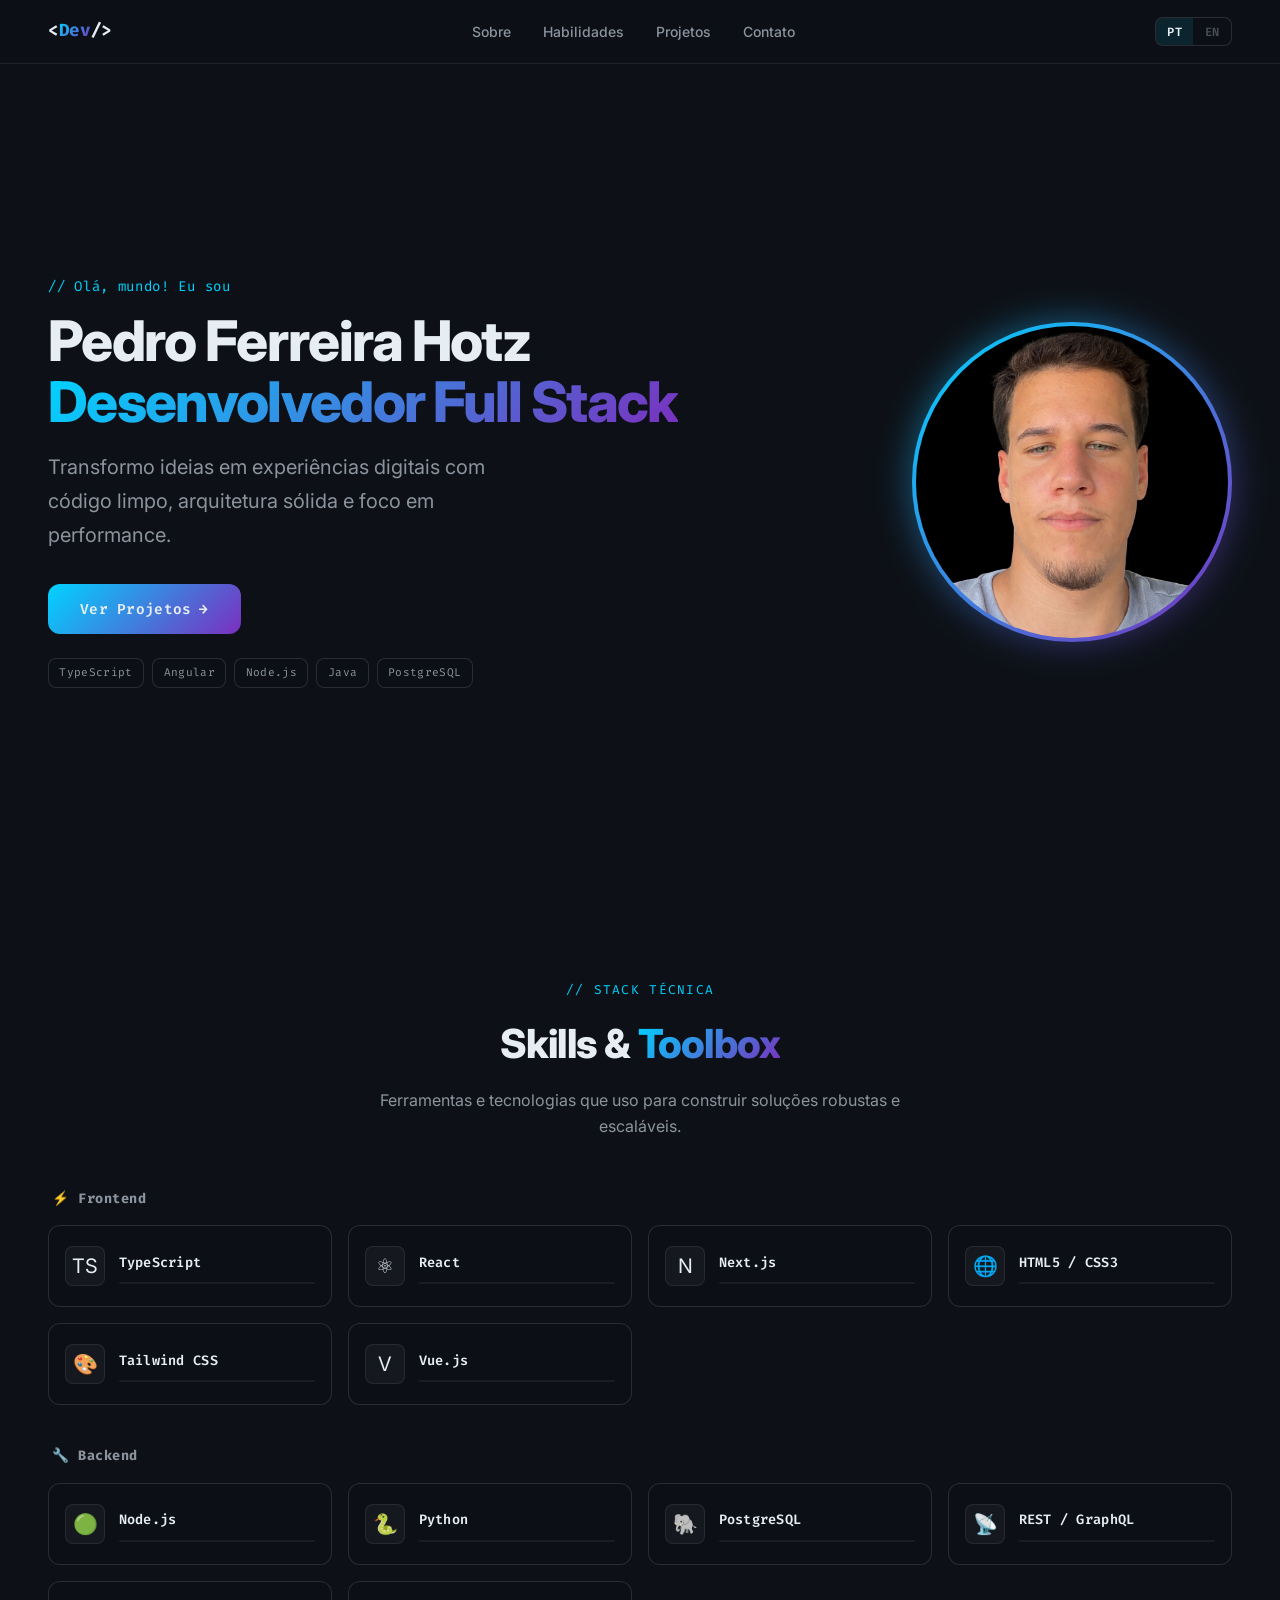
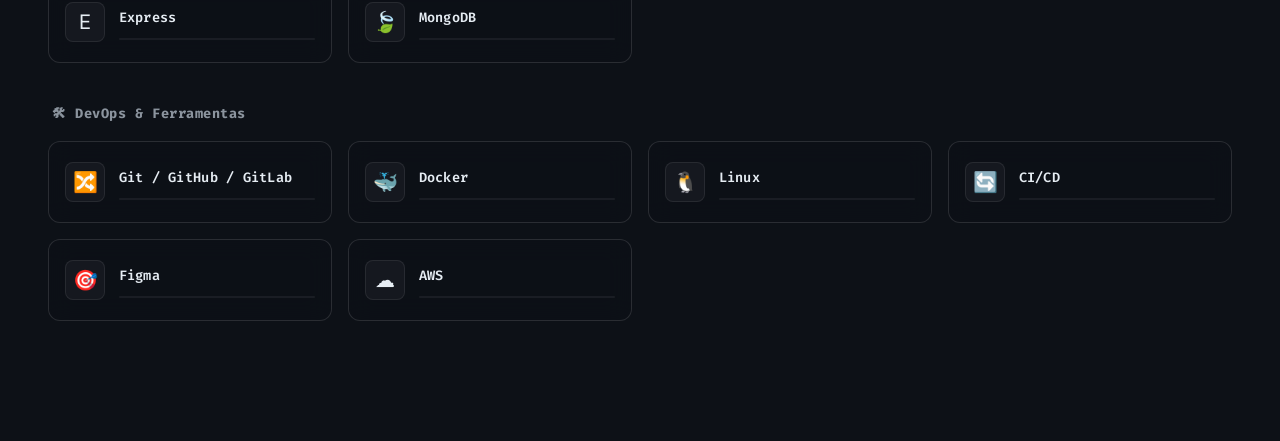
==== index.html @ a3d5dbea "commit: ajustes" ====
<!DOCTYPE html>
<html lang="pt-BR">
<head>
  <meta charset="UTF-8" />
  <meta name="viewport" content="width=device-width, initial-scale=1.0" />
  <title>Dev Portfolio | Desenvolvedor Full Stack</title>
  <meta name="description" content="Portfólio de desenvolvedor Full Stack. Projetos com código limpo, arquitetura sólida e foco em performance." />
  <meta name="author" content="Dev Portfolio" />
  <link rel="canonical" href="https://seudominio.com" />

  <!-- Open Graph -->
  <meta property="og:title" content="Dev Portfolio | Full Stack Developer" />
  <meta property="og:description" content="Portfólio de desenvolvedor Full Stack com código limpo e foco em performance." />
  <meta property="og:type" content="website" />
  <meta property="og:locale" content="pt_BR" />
  <meta property="og:locale:alternate" content="en_US" />

  <link rel="icon" href="./assets/favicon.png" type="image/x-icon">

  <!-- Twitter -->
  <meta name="twitter:card" content="summary_large_image" />
  <meta name="twitter:title" content="Dev Portfolio | Full Stack Developer" />

  <!-- Fonts -->
  <link rel="preconnect" href="https://fonts.googleapis.com" />
  <link rel="preconnect" href="https://fonts.gstatic.com" crossorigin />
  <link href="https://fonts.googleapis.com/css2?family=Fira+Code:wght@400;600;700&family=Inter:wght@400;500;600;700;800&display=swap" rel="stylesheet" />

  <!-- CSS -->
  <link rel="stylesheet" href="style.css" />

  <!-- JSON-LD Structured Data -->
  <script type="application/ld+json">
  {
    "@context": "https://schema.org",
    "@type": "Person",
    "name": "Seu Nome",
    "jobTitle": "Full Stack Developer",
    "url": "https://seudominio.com",
    "sameAs": []
  }
  </script>
</head>
<body>

  <!-- ====== HEADER ====== -->
  <header class="site-header" role="banner">
    <a href="#" class="header-brand" aria-label="Home">
      &lt;<span class="accent">Dev</span>/&gt;
    </a>

    <nav aria-label="Main navigation">
      <ul class="header-nav">
        <li><a href="#about" data-i18n="nav.about">Sobre</a></li>
        <li><a href="#skills" data-i18n="nav.skills">Habilidades</a></li>
        <li><a href="#projects" data-i18n="nav.projects">Projetos</a></li>
        <li><a href="#contact" data-i18n="nav.contact">Contato</a></li>
      </ul>
    </nav>

    <div class="header-right">
      <!-- Language Selector -->
      <div class="lang-selector" role="group" aria-label="Language selector">
        <button class="lang-btn active" data-lang="pt" aria-pressed="true">PT</button>
        <button class="lang-btn" data-lang="en" aria-pressed="false">EN</button>
      </div>

      <!-- Mobile Toggle -->
      <button class="mobile-toggle" aria-label="Toggle menu" aria-expanded="false">
        <span></span><span></span><span></span>
      </button>
    </div>
  </header>

  <!-- Mobile Menu -->
  <div class="mobile-menu" role="dialog" aria-modal="true">
    <a href="#about" data-i18n="nav.about">Sobre</a>
    <a href="#skills" data-i18n="nav.skills">Habilidades</a>
    <a href="#projects" data-i18n="nav.projects">Projetos</a>
    <a href="#contact" data-i18n="nav.contact">Contato</a>
  </div>

  <!-- ====== HERO SECTION ====== -->
  <section class="hero" id="hero" aria-label="Hero">
    <div class="hero-container">
      <!-- Text Content -->
      <div class="hero-text">
        <p class="hero-greeting" data-i18n="hero.greeting">// Olá, mundo! Eu sou</p>
        <h1 class="hero-title">
          <span>Pedro Ferreira Hotz</span><br />
          <span class="gradient-text" data-i18n="hero.role">Desenvolvedor Full Stack</span>
        </h1>
        <p class="hero-subtitle" data-i18n="hero.subtitle">Transformo ideias em experiências digitais com código limpo, arquitetura sólida e foco em performance.</p>
        <a href="#projects" class="btn-glow">
          <span data-i18n="hero.cta">Ver Projetos</span>
          <span class="btn-arrow">→</span>
        </a>
        <div class="hero-tags">
          <span class="hero-tag">TypeScript</span>
          <span class="hero-tag">Angular</span>
          <span class="hero-tag">Node.js</span>
          <span class="hero-tag">Java</span>
          <span class="hero-tag">PostgreSQL</span>
        </div>
      </div>

      <!-- Profile Image -->
      <div class="hero-image">
        <div class="profile-frame">
          <img class="profile-img" src="./assets/me.jpg" alt="Foto de perfil" loading="eager" width="320" height="320" />
        </div>
      </div>
    </div>
  </section>

  <!-- ====== SKILLS & TOOLBOX ====== -->
  <section class="skills-section" id="skills" aria-label="Skills & Toolbox">
    <div class="skills-container">
      <div class="section-header">
        <p class="section-label" data-i18n="skills.label">// Stack Técnica</p>
        <h2 class="section-title">Skills &amp; <span class="gradient-text">Toolbox</span></h2>
        <p class="section-desc" data-i18n="skills.desc">Ferramentas e tecnologias que uso para construir soluções robustas e escaláveis.</p>
      </div>

      <!-- Frontend -->
      <div class="skills-category">
        <h3 class="category-title" data-i18n="skills.cat.frontend">⚡ Frontend</h3>
        <div class="skills-grid">
          <div class="skill-card">
            <div class="skill-icon">TS</div>
            <div class="skill-info">
              <span class="skill-name">TypeScript</span>
              <div class="skill-xp"><div class="skill-xp-fill" style="--xp: 90%"></div></div>
            </div>
            <span class="skill-badge badge-advanced">Avançado</span>
          </div>
          <div class="skill-card">
            <div class="skill-icon">⚛</div>
            <div class="skill-info">
              <span class="skill-name">React</span>
              <div class="skill-xp"><div class="skill-xp-fill" style="--xp: 88%"></div></div>
            </div>
            <span class="skill-badge badge-advanced">Avançado</span>
          </div>
          <div class="skill-card">
            <div class="skill-icon">N</div>
            <div class="skill-info">
              <span class="skill-name">Next.js</span>
              <div class="skill-xp"><div class="skill-xp-fill" style="--xp: 70%"></div></div>
            </div>
            <span class="skill-badge badge-intermediate">Intermediário</span>
          </div>
          <div class="skill-card">
            <div class="skill-icon">🌐</div>
            <div class="skill-info">
              <span class="skill-name">HTML5 / CSS3</span>
              <div class="skill-xp"><div class="skill-xp-fill" style="--xp: 95%"></div></div>
            </div>
            <span class="skill-badge badge-advanced">Avançado</span>
          </div>
          <div class="skill-card">
            <div class="skill-icon">🎨</div>
            <div class="skill-info">
              <span class="skill-name">Tailwind CSS</span>
              <div class="skill-xp"><div class="skill-xp-fill" style="--xp: 85%"></div></div>
            </div>
            <span class="skill-badge badge-advanced">Avançado</span>
          </div>
          <div class="skill-card">
            <div class="skill-icon">V</div>
            <div class="skill-info">
              <span class="skill-name">Vue.js</span>
              <div class="skill-xp"><div class="skill-xp-fill" style="--xp: 60%"></div></div>
            </div>
            <span class="skill-badge badge-intermediate">Intermediário</span>
          </div>
        </div>
      </div>

      <!-- Backend -->
      <div class="skills-category">
        <h3 class="category-title" data-i18n="skills.cat.backend">🔧 Backend</h3>
        <div class="skills-grid">
          <div class="skill-card">
            <div class="skill-icon">🟢</div>
            <div class="skill-info">
              <span class="skill-name">Node.js</span>
              <div class="skill-xp"><div class="skill-xp-fill" style="--xp: 85%"></div></div>
            </div>
            <span class="skill-badge badge-advanced">Avançado</span>
          </div>
          <div class="skill-card">
            <div class="skill-icon">🐍</div>
            <div class="skill-info">
              <span class="skill-name">Python</span>
              <div class="skill-xp"><div class="skill-xp-fill" style="--xp: 72%"></div></div>
            </div>
            <span class="skill-badge badge-intermediate">Intermediário</span>
          </div>
          <div class="skill-card">
            <div class="skill-icon">🐘</div>
            <div class="skill-info">
              <span class="skill-name">PostgreSQL</span>
              <div class="skill-xp"><div class="skill-xp-fill" style="--xp: 80%"></div></div>
            </div>
            <span class="skill-badge badge-advanced">Avançado</span>
          </div>
          <div class="skill-card">
            <div class="skill-icon">📡</div>
            <div class="skill-info">
              <span class="skill-name">REST / GraphQL</span>
              <div class="skill-xp"><div class="skill-xp-fill" style="--xp: 75%"></div></div>
            </div>
            <span class="skill-badge badge-intermediate">Intermediário</span>
          </div>
          <div class="skill-card">
            <div class="skill-icon">E</div>
            <div class="skill-info">
              <span class="skill-name">Express</span>
              <div class="skill-xp"><div class="skill-xp-fill" style="--xp: 82%"></div></div>
            </div>
            <span class="skill-badge badge-advanced">Avançado</span>
          </div>
          <div class="skill-card">
            <div class="skill-icon">🍃</div>
            <div class="skill-info">
              <span class="skill-name">MongoDB</span>
              <div class="skill-xp"><div class="skill-xp-fill" style="--xp: 65%"></div></div>
            </div>
            <span class="skill-badge badge-intermediate">Intermediário</span>
          </div>
        </div>
      </div>

      <!-- DevOps & Tools -->
      <div class="skills-category">
        <h3 class="category-title" data-i18n="skills.cat.tools">🛠 DevOps & Ferramentas</h3>
        <div class="skills-grid">
          <div class="skill-card">
            <div class="skill-icon">🔀</div>
            <div class="skill-info">
              <span class="skill-name">Git / GitHub / GitLab</span>
              <div class="skill-xp"><div class="skill-xp-fill" style="--xp: 90%"></div></div>
            </div>
            <span class="skill-badge badge-advanced">Avançado</span>
          </div>
          <div class="skill-card">
            <div class="skill-icon">🐳</div>
            <div class="skill-info">
              <span class="skill-name">Docker</span>
              <div class="skill-xp"><div class="skill-xp-fill" style="--xp: 68%"></div></div>
            </div>
            <span class="skill-badge badge-intermediate">Intermediário</span>
          </div>
          <div class="skill-card">
            <div class="skill-icon">🐧</div>
            <div class="skill-info">
              <span class="skill-name">Linux</span>
              <div class="skill-xp"><div class="skill-xp-fill" style="--xp: 70%"></div></div>
            </div>
            <span class="skill-badge badge-intermediate">Intermediário</span>
          </div>
          <div class="skill-card">
            <div class="skill-icon">🔄</div>
            <div class="skill-info">
              <span class="skill-name">CI/CD</span>
              <div class="skill-xp"><div class="skill-xp-fill" style="--xp: 45%"></div></div>
            </div>
            <span class="skill-badge badge-learning">Aprendendo</span>
          </div>
          <div class="skill-card">
            <div class="skill-icon">🎯</div>
            <div class="skill-info">
              <span class="skill-name">Figma</span>
              <div class="skill-xp"><div class="skill-xp-fill" style="--xp: 60%"></div></div>
            </div>
            <span class="skill-badge badge-intermediate">Intermediário</span>
          </div>
          <div class="skill-card">
            <div class="skill-icon">☁</div>
            <div class="skill-info">
              <span class="skill-name">AWS</span>
              <div class="skill-xp"><div class="skill-xp-fill" style="--xp: 40%"></div></div>
            </div>
            <span class="skill-badge badge-learning">Aprendendo</span>
          </div>
        </div>
      </div>
    </div>
  </section>

  <!-- JavaScript -->
  <script src="main.js"></script>
</body>
</html>
---- style.css ----
/* ============================================================
   PORTFOLIO CSS — Clean, Corporate, Tech
   Mobile First | Glassmorphism | Dark Theme
   ============================================================ */
:root {
  --bg-primary: #0D1117;
  --bg-secondary: #161B22;
  --bg-glass: rgba(13, 17, 23, 0.7);
  --text-primary: #E6EDF3;
  --text-secondary: #8B949E;
  --text-muted: #484F58;
  --border-subtle: rgba(255, 255, 255, 0.08);
  --border-glass: rgba(255, 255, 255, 0.12);
  --gradient-accent: linear-gradient(135deg, #00D4FF, #7B2FBE);
  --gradient-accent-hover: linear-gradient(135deg, #00E5FF, #9B4FDE);
  --glow-cyan: rgba(0, 212, 255, 0.4);
  --glow-purple: rgba(123, 47, 190, 0.3);
  --radius: 12px;
  --radius-sm: 8px;
  --font-body: 'Inter', -apple-system, BlinkMacSystemFont, 'Segoe UI', sans-serif;
  --font-mono: 'Fira Code', 'JetBrains Mono', 'Cascadia Code', monospace;
  --header-height: 64px;
  --transition: 0.3s cubic-bezier(0.4, 0, 0.2, 1);
}

*,
*::before,
*::after {
  box-sizing: border-box;
  margin: 0;
  padding: 0;
}

body {
  background-color: var(--bg-primary);
  color: var(--text-primary);
  font-family: var(--font-body);
  line-height: 1.6;
  -webkit-font-smoothing: antialiased;
  min-height: 100vh;
  overflow-x: hidden;
}

a {
  color: inherit;
  text-decoration: none;
}

ul {
  list-style: none;
}

img {
  max-width: 100%;
  display: block;
}

.mouse-trail {
  position: fixed;
  width: 8px;
  height: 8px;
  border-radius: 50%;
  background: var(--gradient-accent);
  pointer-events: none;
  z-index: 9999;
  opacity: 0;
  transition: opacity 0.15s ease;
  filter: blur(1px);
}

.mouse-trail.active {
  opacity: 0.6;
}

.custom-cursor {
  position: fixed;
  width: 32px;
  height: 32px;
  border: 2px solid rgba(0, 212, 255, 0.5);
  border-radius: 50%;
  pointer-events: none;
  z-index: 10000;
  transition: width 0.25s ease, height 0.25s ease, border-color 0.25s ease, background 0.25s ease;
  transform: translate(-50%, -50%);
  mix-blend-mode: screen;
  background: transparent;
  opacity: 0;
}

.custom-cursor.hovering {
  width: 56px;
  height: 56px;
  border-color: rgba(123, 47, 190, 0.6);
  background: rgba(0, 212, 255, 0.06);
}

.site-header {
  position: fixed;
  top: 0;
  left: 0;
  right: 0;
  z-index: 1000;
  height: var(--header-height);
  display: flex;
  align-items: center;
  justify-content: space-between;
  padding: 0 clamp(1rem, 4vw, 3rem);
  background: var(--bg-glass);
  backdrop-filter: blur(16px);
  -webkit-backdrop-filter: blur(16px);
  border-bottom: 1px solid var(--border-subtle);
}

.header-brand {
  font-family: var(--font-mono);
  font-size: 1.1rem;
  font-weight: 700;
  color: var(--text-primary);
  letter-spacing: -0.02em;
}

.header-brand .accent {
  background: var(--gradient-accent);
  -webkit-background-clip: text;
  -webkit-text-fill-color: transparent;
  background-clip: text;
}

.header-nav {
  display: none;
  align-items: center;
  gap: 2rem;
}

.header-nav a {
  font-size: 0.875rem;
  font-weight: 500;
  color: var(--text-secondary);
  transition: color var(--transition);
  position: relative;
}

.header-nav a::after {
  content: '';
  position: absolute;
  bottom: -4px;
  left: 0;
  width: 0;
  height: 2px;
  background: var(--gradient-accent);
  border-radius: 1px;
  transition: width var(--transition);
}

.header-nav a:hover {
  color: var(--text-primary);
}

.header-nav a:hover::after {
  width: 100%;
}

.header-right {
  display: flex;
  align-items: center;
  gap: 1rem;
}

.lang-selector {
  display: flex;
  background: var(--bg-glass);
  border: 1px solid var(--border-glass);
  border-radius: var(--radius-sm);
  overflow: hidden;
}

.lang-btn {
  padding: 0.35rem 0.7rem;
  font-family: var(--font-mono);
  font-size: 0.75rem;
  font-weight: 600;
  color: var(--text-muted);
  background: transparent;
  border: none;
  cursor: pointer;
  transition: all var(--transition);
  letter-spacing: 0.05em;
}

.lang-btn.active {
  color: var(--text-primary);
  background: rgba(0, 212, 255, 0.1);
}

.lang-btn:hover:not(.active) {
  color: var(--text-secondary);
}

.mobile-toggle {
  display: flex;
  flex-direction: column;
  gap: 5px;
  background: none;
  border: none;
  cursor: pointer;
  padding: 4px;
}

.mobile-toggle span {
  display: block;
  width: 22px;
  height: 2px;
  background: var(--text-secondary);
  border-radius: 2px;
  transition: all var(--transition);
}

.mobile-toggle.open span:nth-child(1) {
  transform: rotate(45deg) translate(5px, 5px);
}

.mobile-toggle.open span:nth-child(2) {
  opacity: 0;
}

.mobile-toggle.open span:nth-child(3) {
  transform: rotate(-45deg) translate(5px, -5px);
}

.mobile-menu {
  position: fixed;
  top: var(--header-height);
  left: 0;
  right: 0;
  bottom: 0;
  background: var(--bg-glass);
  backdrop-filter: blur(20px);
  -webkit-backdrop-filter: blur(20px);
  display: flex;
  flex-direction: column;
  align-items: center;
  justify-content: center;
  gap: 2rem;
  opacity: 0;
  visibility: hidden;
  transition: all var(--transition);
  z-index: 999;
}

.mobile-menu.open {
  opacity: 1;
  visibility: visible;
}

.mobile-menu a {
  font-size: 1.25rem;
  font-weight: 500;
  color: var(--text-secondary);
  transition: color var(--transition);
}

.mobile-menu a:hover {
  color: var(--text-primary);
}

.hero {
  min-height: 100vh;
  display: flex;
  align-items: center;
  padding: calc(var(--header-height) + 2rem) clamp(1rem, 4vw, 3rem) 2rem;
}

.hero-container {
  width: 100%;
  max-width: 1200px;
  margin: 0 auto;
  display: flex;
  flex-direction: column-reverse;
  align-items: center;
  gap: 3rem;
}

.hero-text {
  text-align: center;
}

.hero-greeting {
  font-family: var(--font-mono);
  font-size: 0.875rem;
  color: #00D4FF;
  margin-bottom: 0.75rem;
  letter-spacing: 0.05em;
}

.hero-title {
  font-size: clamp(2rem, 6vw, 3.5rem);
  font-weight: 800;
  line-height: 1.1;
  margin-bottom: 1rem;
  letter-spacing: -0.03em;
}

.gradient-text {
  background: var(--gradient-accent);
  -webkit-background-clip: text;
  -webkit-text-fill-color: transparent;
  background-clip: text;
}

.hero-subtitle {
  font-size: clamp(1rem, 2.5vw, 1.25rem);
  color: var(--text-secondary);
  max-width: 500px;
  margin: 0 auto 2rem;
  line-height: 1.7;
}

.btn-glow {
  display: inline-flex;
  align-items: center;
  gap: 0.5rem;
  padding: 0.85rem 2rem;
  font-family: var(--font-mono);
  font-size: 0.9rem;
  font-weight: 600;
  color: var(--text-primary);
  background: var(--gradient-accent);
  border: none;
  border-radius: var(--radius);
  cursor: pointer;
  position: relative;
  overflow: hidden;
  transition: all var(--transition);
  letter-spacing: 0.02em;
}

.btn-glow::before {
  content: '';
  position: absolute;
  inset: 0;
  background: var(--gradient-accent-hover);
  opacity: 0;
  transition: opacity var(--transition);
}

.btn-glow:hover {
  transform: translateY(-2px);
  box-shadow: 0 0 20px var(--glow-cyan), 0 0 40px var(--glow-purple), 0 8px 32px rgba(0, 0, 0, 0.4);
}

.btn-glow:hover::before {
  opacity: 1;
}

.btn-glow span {
  position: relative;
  z-index: 1;
}

.btn-glow .btn-arrow {
  position: relative;
  z-index: 1;
  transition: transform var(--transition);
}

.btn-glow:hover .btn-arrow {
  transform: translateX(4px);
}

.hero-image {
  display: flex;
  justify-content: center;
}

.profile-frame {
  position: relative;
  width: 220px;
  height: 220px;
  border-radius: 50%;
  padding: 4px;
  background: var(--gradient-accent);
}

@keyframes rotate-border {
  0% {
    filter: hue-rotate(0deg);
  }

  100% {
    filter: hue-rotate(360deg);
  }
}

.profile-frame::before {
  content: '';
  position: absolute;
  inset: -4px;
  border-radius: 50%;
  background: var(--gradient-accent);
  filter: blur(16px);
  opacity: 0.4;
  z-index: -1;
  animation: pulse-glow 3s ease-in-out infinite alternate;
}

@keyframes pulse-glow {
  from {
    opacity: 0.2;
    transform: scale(0.98);
  }

  to {
    opacity: 0.5;
    transform: scale(1.02);
  }
}

.profile-img {
  width: 100%;
  height: 100%;
  border-radius: 50%;
  object-fit: cover; 
  background: var(--bg-secondary);
}

img.profile-img {
  z-index: 1000 !important;
}

.hero-tags {
  display: flex;
  flex-wrap: wrap;
  justify-content: center;
  gap: 0.5rem;
  margin-top: 1.5rem;
}

.hero-tag {
  font-family: var(--font-mono);
  font-size: 0.7rem;
  color: var(--text-secondary);
  padding: 0.3rem 0.65rem;
  background: var(--bg-glass);
  border: 1px solid var(--border-glass);
  border-radius: var(--radius-sm);
  backdrop-filter: blur(8px);
  letter-spacing: 0.03em;
}

.skills-section {
  padding: 5rem clamp(1rem, 4vw, 3rem);
  position: relative;
}

.skills-container {
  max-width: 1200px;
  margin: 0 auto;
}

.section-header {
  text-align: center;
  margin-bottom: 3rem;
}

.section-label {
  font-family: var(--font-mono);
  font-size: 0.8rem;
  color: #00D4FF;
  letter-spacing: 0.1em;
  text-transform: uppercase;
  margin-bottom: 0.75rem;
}

.section-title {
  font-size: clamp(1.75rem, 4vw, 2.5rem);
  font-weight: 800;
  letter-spacing: -0.02em;
  margin-bottom: 0.75rem;
}

.section-desc {
  font-size: 1rem;
  color: var(--text-secondary);
  max-width: 550px;
  margin: 0 auto;
}

.skills-category {
  margin-bottom: 2.5rem;
}

.category-title {
  font-family: var(--font-mono);
  font-size: 0.85rem;
  color: var(--text-secondary);
  margin-bottom: 1rem;
  padding-left: 0.25rem;
  letter-spacing: 0.04em;
}

.skills-grid {
  display: grid;
  grid-template-columns: repeat(2, 1fr);
  gap: 1rem;
}

.skill-card {
  position: relative;
  background: var(--bg-glass);
  backdrop-filter: blur(12px);
  -webkit-backdrop-filter: blur(12px);
  border: 1px solid var(--border-glass);
  border-radius: var(--radius);
  padding: 1.25rem 1rem;
  display: flex;
  align-items: center;
  gap: 0.85rem;
  overflow: hidden;
  transition: all var(--transition);
}

.skill-card::before {
  content: '';
  position: absolute;
  inset: 0;
  background: linear-gradient(135deg, rgba(0, 212, 255, 0.05), rgba(123, 47, 190, 0.05));
  opacity: 0;
  transition: opacity var(--transition);
}

.skill-card:hover {
  border-color: rgba(0, 212, 255, 0.25);
  transform: translateY(-3px);
  box-shadow: 0 0 16px rgba(0, 212, 255, 0.08), 0 8px 24px rgba(0, 0, 0, 0.3);
}

.skill-card:hover::before {
  opacity: 1;
}

.skill-icon {
  width: 40px;
  height: 40px;
  flex-shrink: 0;
  display: flex;
  align-items: center;
  justify-content: center;
  font-size: 1.25rem;
  background: rgba(255, 255, 255, 0.04);
  border-radius: var(--radius-sm);
  border: 1px solid var(--border-subtle);
  position: relative;
  z-index: 1;
}

.skill-info {
  flex: 1;
  position: relative;
  z-index: 1;
}

.skill-name {
  font-family: var(--font-mono);
  font-size: 0.85rem;
  font-weight: 600;
  color: var(--text-primary);
  letter-spacing: 0.02em;
}

.skill-badge {
  position: absolute;
  top: 0.65rem;
  right: 0.65rem;
  font-family: var(--font-mono);
  font-size: 0.6rem;
  font-weight: 600;
  letter-spacing: 0.06em;
  text-transform: uppercase;
  padding: 0.2rem 0.55rem;
  border-radius: 4px;
  opacity: 0;
  transform: translateY(-6px);
  transition: all var(--transition);
  z-index: 2;
}

.skill-card:hover .skill-badge {
  opacity: 1;
  transform: translateY(0);
}

.skill-badge.badge-advanced {
  color: #00D4FF;
  background: rgba(0, 212, 255, 0.12);
  border: 1px solid rgba(0, 212, 255, 0.25);
}

.skill-badge.badge-intermediate {
  color: #A78BFA;
  background: rgba(167, 139, 250, 0.12);
  border: 1px solid rgba(167, 139, 250, 0.25);
}

.skill-badge.badge-learning {
  color: #34D399;
  background: rgba(52, 211, 153, 0.12);
  border: 1px solid rgba(52, 211, 153, 0.25);
}

.skill-xp {
  height: 2px;
  background: rgba(255, 255, 255, 0.06);
  border-radius: 1px;
  margin-top: 0.5rem;
  overflow: hidden;
}

.skill-xp-fill {
  height: 100%;
  border-radius: 1px;
  background: var(--gradient-accent);
  transition: width 0.6s ease;
  width: 0;
}

.skill-card:hover .skill-xp-fill {
  width: var(--xp, 0%);
}

@media (min-width: 768px) {
  .header-nav {
    display: flex;
  }

  .mobile-toggle {
    display: none;
  }

  .hero-container {
    flex-direction: row;
    justify-content: space-between;
  }

  .hero-text {
    text-align: left;
    flex: 1;
  }

  .hero-subtitle {
    margin: 0 0 2rem;
  }

  .hero-image {
    flex-shrink: 0;
  }

  .profile-frame {
    width: 280px;
    height: 280px;
  }

  .hero-tags {
    justify-content: flex-start;
  }

  .skills-grid {
    grid-template-columns: repeat(3, 1fr);
  }

  .skills-section {
    cursor: none;
  }

  .skills-section * {
    cursor: none;
  }
}

@media (min-width: 1024px) {
  .profile-frame {
    width: 320px;
    height: 320px;
  }

  .skills-grid {
    grid-template-columns: repeat(4, 1fr);
  }
}
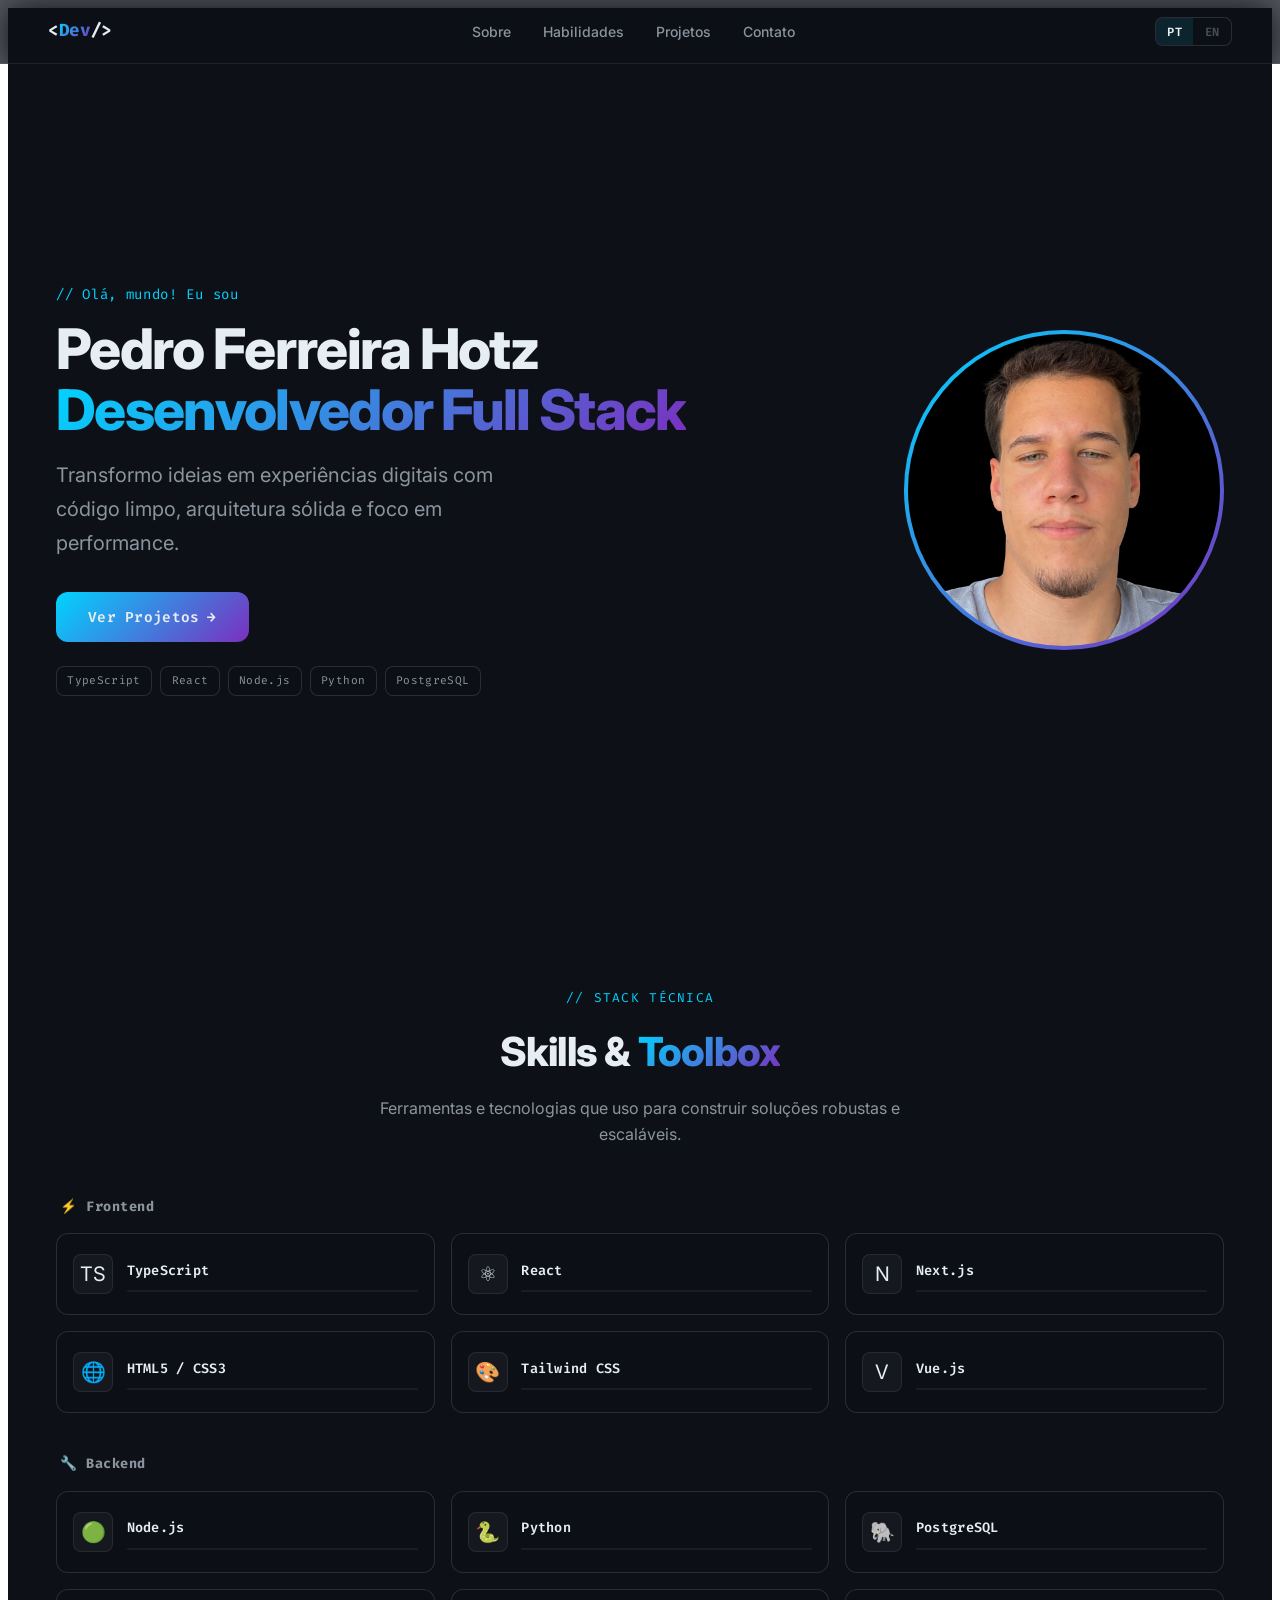
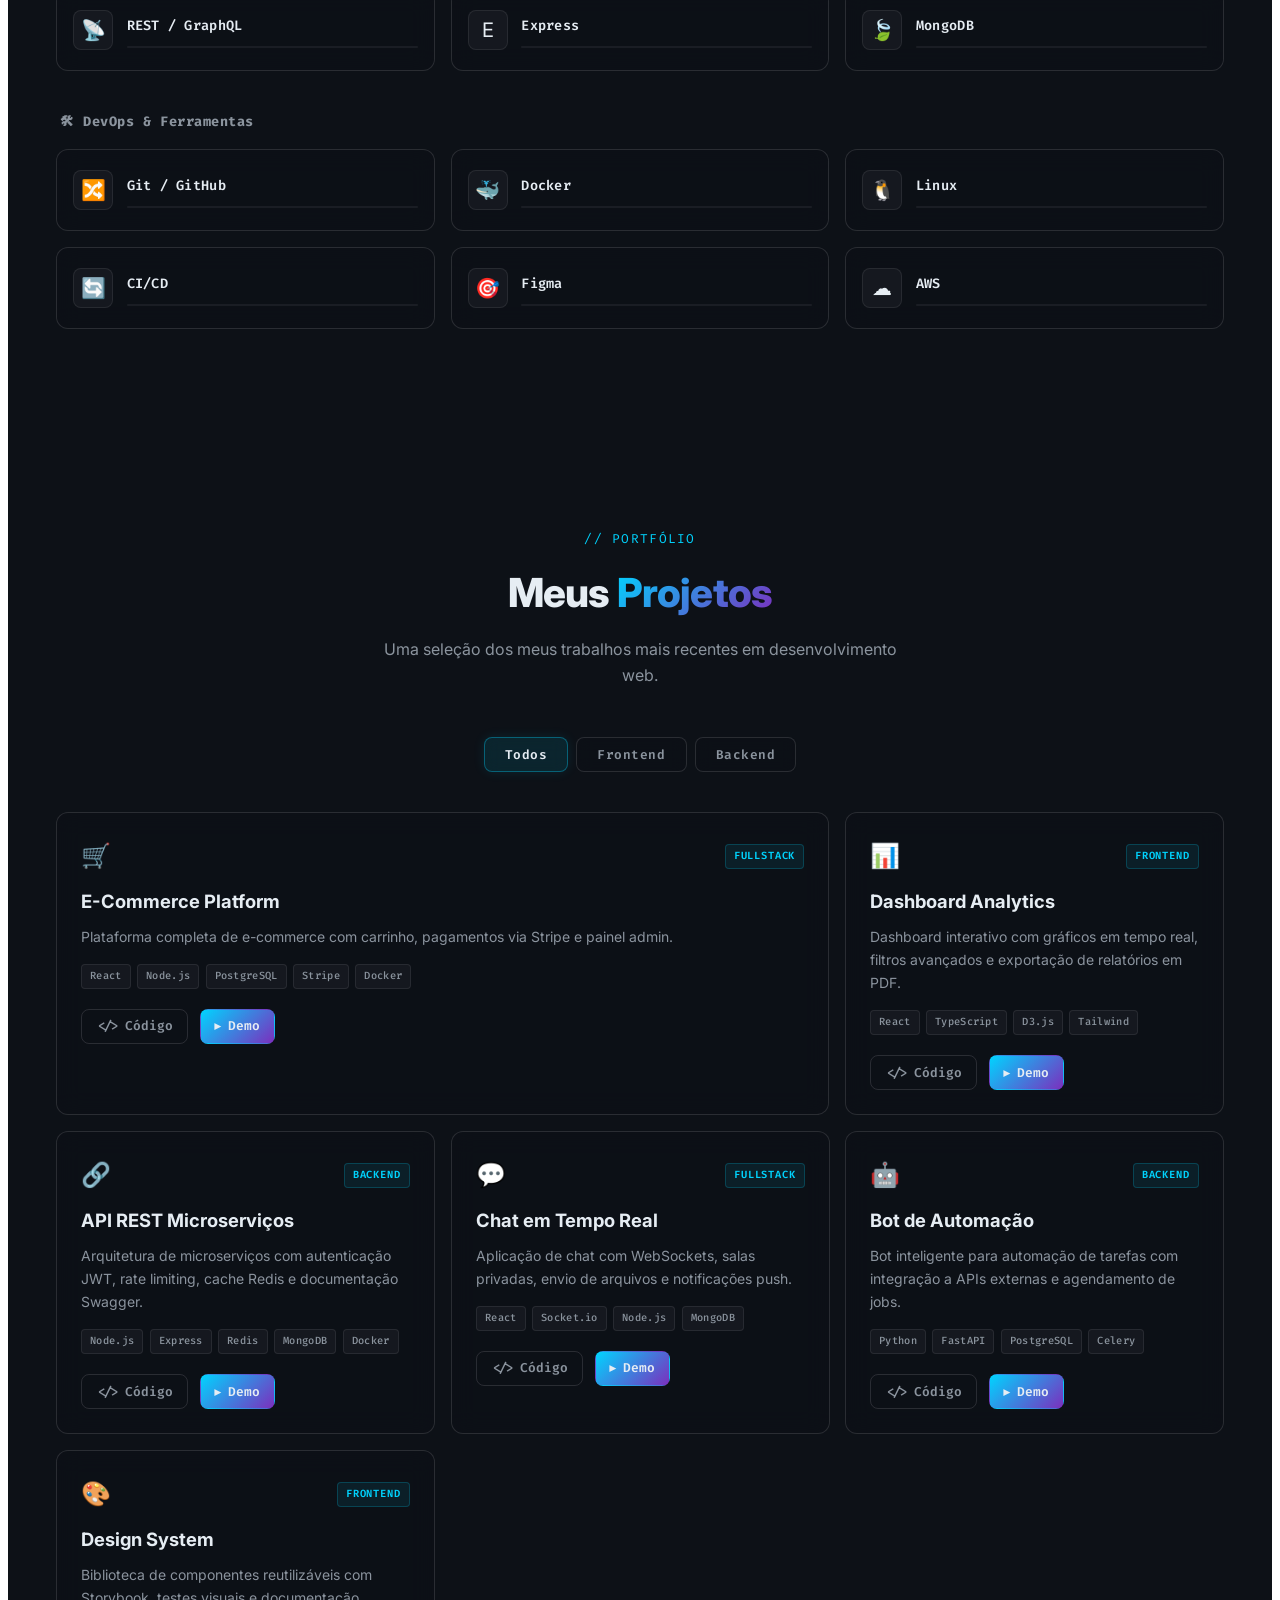
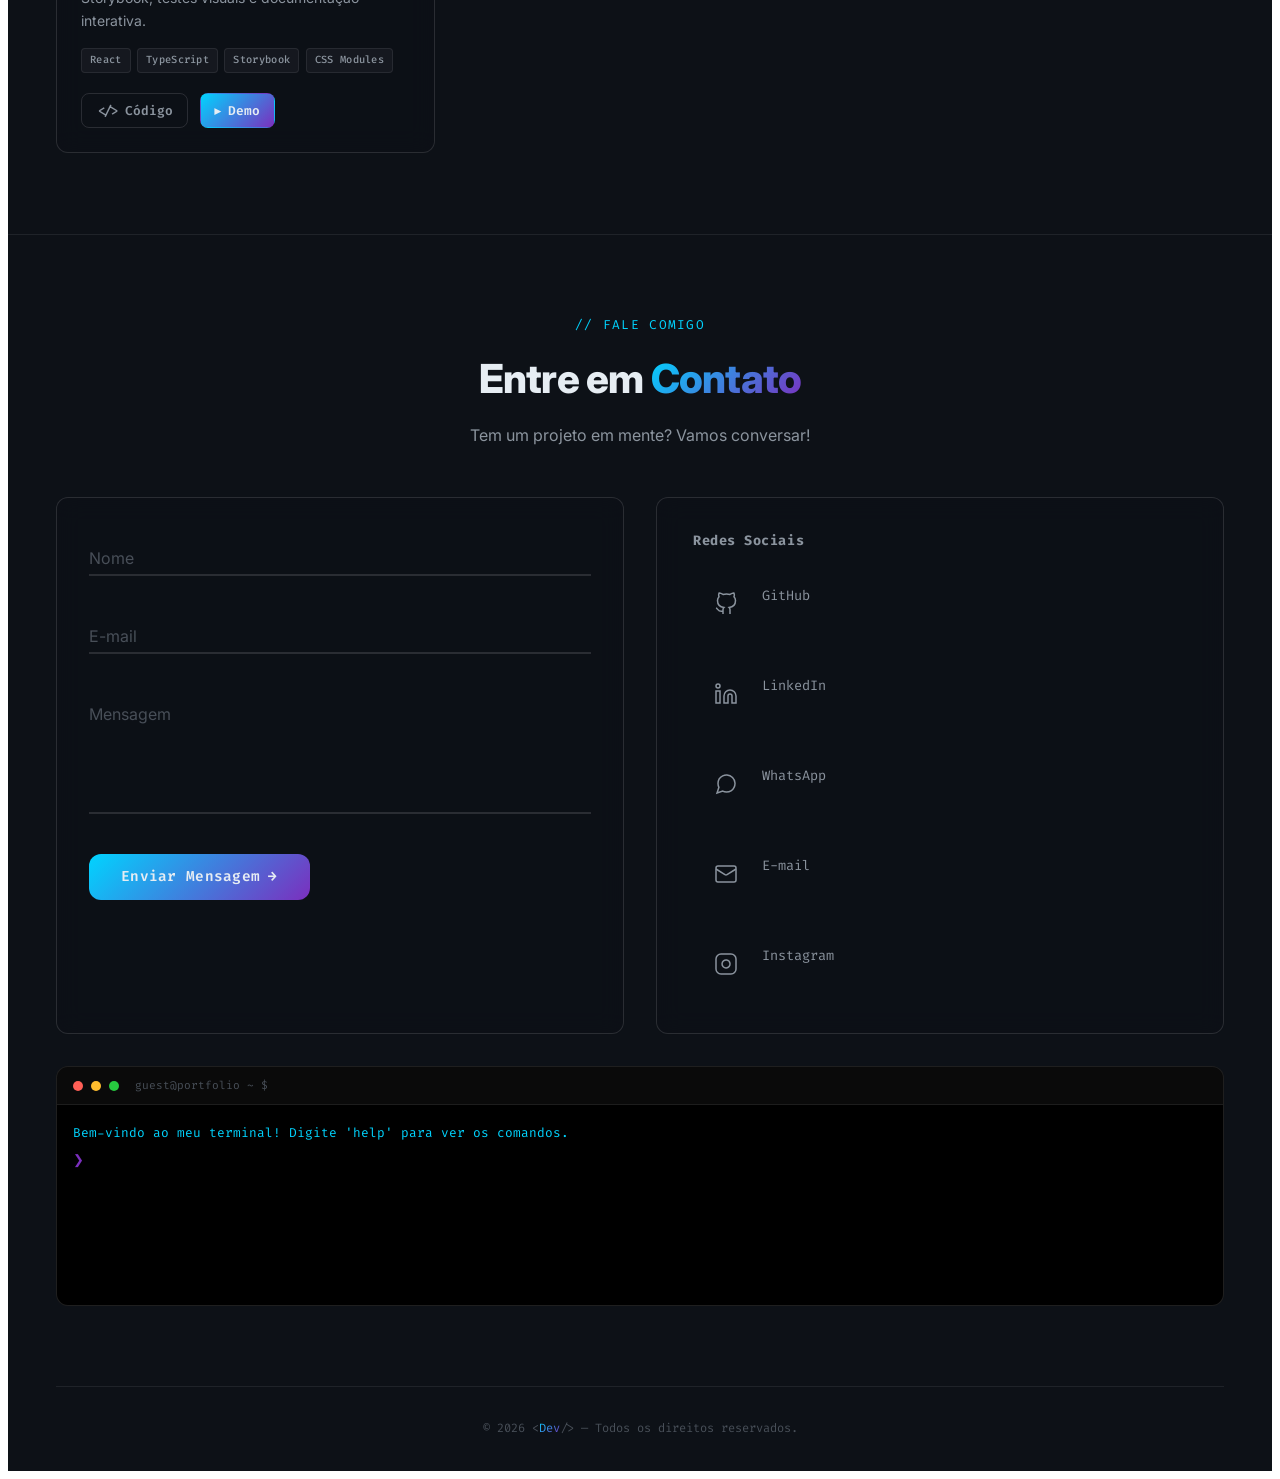
==== commit 6b4cdaf2: "commit: Build completed" ====
--- a/index.html
+++ b/index.html
@@ -3,52 +3,35 @@
 <head>
   <meta charset="UTF-8" />
   <meta name="viewport" content="width=device-width, initial-scale=1.0" />
-  <title>Dev Portfolio | Desenvolvedor Full Stack</title>
-  <meta name="description" content="Portfólio de desenvolvedor Full Stack. Projetos com código limpo, arquitetura sólida e foco em performance." />
-  <meta name="author" content="Dev Portfolio" />
-  <link rel="canonical" href="https://seudominio.com" />
-
-  <!-- Open Graph -->
-  <meta property="og:title" content="Dev Portfolio | Full Stack Developer" />
-  <meta property="og:description" content="Portfólio de desenvolvedor Full Stack com código limpo e foco em performance." />
+  <title>Seu Nome — Desenvolvedor Full Stack | Portfolio</title>
+  <meta name="description" content="Portfolio profissional de desenvolvedor Full Stack. Projetos em React, Node.js, TypeScript, Python e mais." />
+  <meta name="keywords" content="desenvolvedor, full stack, portfolio, react, node.js, typescript, python" />
+  <meta name="author" content="Seu Nome" />
+  <meta property="og:title" content="Seu Nome — Desenvolvedor Full Stack" />
+  <meta property="og:description" content="Portfolio profissional com projetos em React, Node.js, TypeScript e Python." />
   <meta property="og:type" content="website" />
-  <meta property="og:locale" content="pt_BR" />
-  <meta property="og:locale:alternate" content="en_US" />
-
-  <link rel="icon" href="./assets/favicon.png" type="image/x-icon">
-
-  <!-- Twitter -->
   <meta name="twitter:card" content="summary_large_image" />
-  <meta name="twitter:title" content="Dev Portfolio | Full Stack Developer" />
-
-  <!-- Fonts -->
+  <link rel="canonical" href="https://seusite.com" />
   <link rel="preconnect" href="https://fonts.googleapis.com" />
   <link rel="preconnect" href="https://fonts.gstatic.com" crossorigin />
   <link href="https://fonts.googleapis.com/css2?family=Fira+Code:wght@400;600;700&family=Inter:wght@400;500;600;700;800&display=swap" rel="stylesheet" />
-
-  <!-- CSS -->
-  <link rel="stylesheet" href="style.css" />
-
-  <!-- JSON-LD Structured Data -->
+  <link rel="stylesheet" href="/style.css" />
   <script type="application/ld+json">
   {
     "@context": "https://schema.org",
     "@type": "Person",
     "name": "Seu Nome",
     "jobTitle": "Full Stack Developer",
-    "url": "https://seudominio.com",
-    "sameAs": []
+    "url": "https://seusite.com"
   }
   </script>
 </head>
 <body>
+<div class="portfolio-root">
 
   <!-- ====== HEADER ====== -->
   <header class="site-header" role="banner">
-    <a href="#" class="header-brand" aria-label="Home">
-      &lt;<span class="accent">Dev</span>/&gt;
-    </a>
-
+    <a href="#" class="header-brand" aria-label="Home">&lt;<span class="accent">Dev</span>/&gt;</a>
     <nav aria-label="Main navigation">
       <ul class="header-nav">
         <li><a href="#about" data-i18n="nav.about">Sobre</a></li>
@@ -57,15 +40,11 @@
         <li><a href="#contact" data-i18n="nav.contact">Contato</a></li>
       </ul>
     </nav>
-
     <div class="header-right">
-      <!-- Language Selector -->
       <div class="lang-selector" role="group" aria-label="Language selector">
-        <button class="lang-btn active" data-lang="pt" aria-pressed="true">PT</button>
+        <button class="lang-btn" data-lang="pt" aria-pressed="true">PT</button>
         <button class="lang-btn" data-lang="en" aria-pressed="false">EN</button>
       </div>
-
-      <!-- Mobile Toggle -->
       <button class="mobile-toggle" aria-label="Toggle menu" aria-expanded="false">
         <span></span><span></span><span></span>
       </button>
@@ -80,14 +59,13 @@
     <a href="#contact" data-i18n="nav.contact">Contato</a>
   </div>
 
-  <!-- ====== HERO SECTION ====== -->
+  <!-- ====== HERO ====== -->
   <section class="hero" id="hero" aria-label="Hero">
     <div class="hero-container">
-      <!-- Text Content -->
       <div class="hero-text">
         <p class="hero-greeting" data-i18n="hero.greeting">// Olá, mundo! Eu sou</p>
         <h1 class="hero-title">
-          <span>Pedro Ferreira Hotz</span><br />
+          <span data-i18n="hero.name">Seu Nome</span><br />
           <span class="gradient-text" data-i18n="hero.role">Desenvolvedor Full Stack</span>
         </h1>
         <p class="hero-subtitle" data-i18n="hero.subtitle">Transformo ideias em experiências digitais com código limpo, arquitetura sólida e foco em performance.</p>
@@ -97,23 +75,21 @@
         </a>
         <div class="hero-tags">
           <span class="hero-tag">TypeScript</span>
-          <span class="hero-tag">Angular</span>
+          <span class="hero-tag">React</span>
           <span class="hero-tag">Node.js</span>
-          <span class="hero-tag">Java</span>
+          <span class="hero-tag">Python</span>
           <span class="hero-tag">PostgreSQL</span>
         </div>
       </div>
-
-      <!-- Profile Image -->
       <div class="hero-image">
         <div class="profile-frame">
-          <img class="profile-img" src="./assets/me.jpg" alt="Foto de perfil" loading="eager" width="320" height="320" />
+          <img class="profile-img" src="assets/me.jpg" alt="Foto de perfil" loading="eager" width="320" height="320" />
         </div>
       </div>
     </div>
   </section>
 
-  <!-- ====== SKILLS & TOOLBOX ====== -->
+  <!-- ====== SKILLS ====== -->
   <section class="skills-section" id="skills" aria-label="Skills & Toolbox">
     <div class="skills-container">
       <div class="section-header">
@@ -122,174 +98,195 @@
         <p class="section-desc" data-i18n="skills.desc">Ferramentas e tecnologias que uso para construir soluções robustas e escaláveis.</p>
       </div>
 
-      <!-- Frontend -->
       <div class="skills-category">
         <h3 class="category-title" data-i18n="skills.cat.frontend">⚡ Frontend</h3>
         <div class="skills-grid">
-          <div class="skill-card">
-            <div class="skill-icon">TS</div>
-            <div class="skill-info">
-              <span class="skill-name">TypeScript</span>
-              <div class="skill-xp"><div class="skill-xp-fill" style="--xp: 90%"></div></div>
-            </div>
-            <span class="skill-badge badge-advanced">Avançado</span>
-          </div>
-          <div class="skill-card">
-            <div class="skill-icon">⚛</div>
-            <div class="skill-info">
-              <span class="skill-name">React</span>
-              <div class="skill-xp"><div class="skill-xp-fill" style="--xp: 88%"></div></div>
-            </div>
-            <span class="skill-badge badge-advanced">Avançado</span>
-          </div>
-          <div class="skill-card">
-            <div class="skill-icon">N</div>
-            <div class="skill-info">
-              <span class="skill-name">Next.js</span>
-              <div class="skill-xp"><div class="skill-xp-fill" style="--xp: 70%"></div></div>
-            </div>
-            <span class="skill-badge badge-intermediate">Intermediário</span>
-          </div>
-          <div class="skill-card">
-            <div class="skill-icon">🌐</div>
-            <div class="skill-info">
-              <span class="skill-name">HTML5 / CSS3</span>
-              <div class="skill-xp"><div class="skill-xp-fill" style="--xp: 95%"></div></div>
-            </div>
-            <span class="skill-badge badge-advanced">Avançado</span>
-          </div>
-          <div class="skill-card">
-            <div class="skill-icon">🎨</div>
-            <div class="skill-info">
-              <span class="skill-name">Tailwind CSS</span>
-              <div class="skill-xp"><div class="skill-xp-fill" style="--xp: 85%"></div></div>
-            </div>
-            <span class="skill-badge badge-advanced">Avançado</span>
-          </div>
-          <div class="skill-card">
-            <div class="skill-icon">V</div>
-            <div class="skill-info">
-              <span class="skill-name">Vue.js</span>
-              <div class="skill-xp"><div class="skill-xp-fill" style="--xp: 60%"></div></div>
-            </div>
-            <span class="skill-badge badge-intermediate">Intermediário</span>
-          </div>
-        </div>
-      </div>
-
-      <!-- Backend -->
+          <div class="skill-card"><div class="skill-icon">TS</div><div class="skill-info"><span class="skill-name">TypeScript</span><div class="skill-xp"><div class="skill-xp-fill" style="--xp:90%"></div></div></div><span class="skill-badge badge-advanced">Avançado</span></div>
+          <div class="skill-card"><div class="skill-icon">⚛</div><div class="skill-info"><span class="skill-name">React</span><div class="skill-xp"><div class="skill-xp-fill" style="--xp:88%"></div></div></div><span class="skill-badge badge-advanced">Avançado</span></div>
+          <div class="skill-card"><div class="skill-icon">N</div><div class="skill-info"><span class="skill-name">Next.js</span><div class="skill-xp"><div class="skill-xp-fill" style="--xp:70%"></div></div></div><span class="skill-badge badge-intermediate">Intermediário</span></div>
+          <div class="skill-card"><div class="skill-icon">🌐</div><div class="skill-info"><span class="skill-name">HTML5 / CSS3</span><div class="skill-xp"><div class="skill-xp-fill" style="--xp:95%"></div></div></div><span class="skill-badge badge-advanced">Avançado</span></div>
+          <div class="skill-card"><div class="skill-icon">🎨</div><div class="skill-info"><span class="skill-name">Tailwind CSS</span><div class="skill-xp"><div class="skill-xp-fill" style="--xp:85%"></div></div></div><span class="skill-badge badge-advanced">Avançado</span></div>
+          <div class="skill-card"><div class="skill-icon">V</div><div class="skill-info"><span class="skill-name">Vue.js</span><div class="skill-xp"><div class="skill-xp-fill" style="--xp:60%"></div></div></div><span class="skill-badge badge-intermediate">Intermediário</span></div>
+        </div>
+      </div>
+
       <div class="skills-category">
         <h3 class="category-title" data-i18n="skills.cat.backend">🔧 Backend</h3>
         <div class="skills-grid">
-          <div class="skill-card">
-            <div class="skill-icon">🟢</div>
-            <div class="skill-info">
-              <span class="skill-name">Node.js</span>
-              <div class="skill-xp"><div class="skill-xp-fill" style="--xp: 85%"></div></div>
-            </div>
-            <span class="skill-badge badge-advanced">Avançado</span>
-          </div>
-          <div class="skill-card">
-            <div class="skill-icon">🐍</div>
-            <div class="skill-info">
-              <span class="skill-name">Python</span>
-              <div class="skill-xp"><div class="skill-xp-fill" style="--xp: 72%"></div></div>
-            </div>
-            <span class="skill-badge badge-intermediate">Intermediário</span>
-          </div>
-          <div class="skill-card">
-            <div class="skill-icon">🐘</div>
-            <div class="skill-info">
-              <span class="skill-name">PostgreSQL</span>
-              <div class="skill-xp"><div class="skill-xp-fill" style="--xp: 80%"></div></div>
-            </div>
-            <span class="skill-badge badge-advanced">Avançado</span>
-          </div>
-          <div class="skill-card">
-            <div class="skill-icon">📡</div>
-            <div class="skill-info">
-              <span class="skill-name">REST / GraphQL</span>
-              <div class="skill-xp"><div class="skill-xp-fill" style="--xp: 75%"></div></div>
-            </div>
-            <span class="skill-badge badge-intermediate">Intermediário</span>
-          </div>
-          <div class="skill-card">
-            <div class="skill-icon">E</div>
-            <div class="skill-info">
-              <span class="skill-name">Express</span>
-              <div class="skill-xp"><div class="skill-xp-fill" style="--xp: 82%"></div></div>
-            </div>
-            <span class="skill-badge badge-advanced">Avançado</span>
-          </div>
-          <div class="skill-card">
-            <div class="skill-icon">🍃</div>
-            <div class="skill-info">
-              <span class="skill-name">MongoDB</span>
-              <div class="skill-xp"><div class="skill-xp-fill" style="--xp: 65%"></div></div>
-            </div>
-            <span class="skill-badge badge-intermediate">Intermediário</span>
-          </div>
-        </div>
-      </div>
-
-      <!-- DevOps & Tools -->
+          <div class="skill-card"><div class="skill-icon">🟢</div><div class="skill-info"><span class="skill-name">Node.js</span><div class="skill-xp"><div class="skill-xp-fill" style="--xp:85%"></div></div></div><span class="skill-badge badge-advanced">Avançado</span></div>
+          <div class="skill-card"><div class="skill-icon">🐍</div><div class="skill-info"><span class="skill-name">Python</span><div class="skill-xp"><div class="skill-xp-fill" style="--xp:72%"></div></div></div><span class="skill-badge badge-intermediate">Intermediário</span></div>
+          <div class="skill-card"><div class="skill-icon">🐘</div><div class="skill-info"><span class="skill-name">PostgreSQL</span><div class="skill-xp"><div class="skill-xp-fill" style="--xp:80%"></div></div></div><span class="skill-badge badge-advanced">Avançado</span></div>
+          <div class="skill-card"><div class="skill-icon">📡</div><div class="skill-info"><span class="skill-name">REST / GraphQL</span><div class="skill-xp"><div class="skill-xp-fill" style="--xp:75%"></div></div></div><span class="skill-badge badge-intermediate">Intermediário</span></div>
+          <div class="skill-card"><div class="skill-icon">E</div><div class="skill-info"><span class="skill-name">Express</span><div class="skill-xp"><div class="skill-xp-fill" style="--xp:82%"></div></div></div><span class="skill-badge badge-advanced">Avançado</span></div>
+          <div class="skill-card"><div class="skill-icon">🍃</div><div class="skill-info"><span class="skill-name">MongoDB</span><div class="skill-xp"><div class="skill-xp-fill" style="--xp:65%"></div></div></div><span class="skill-badge badge-intermediate">Intermediário</span></div>
+        </div>
+      </div>
+
       <div class="skills-category">
         <h3 class="category-title" data-i18n="skills.cat.tools">🛠 DevOps & Ferramentas</h3>
         <div class="skills-grid">
-          <div class="skill-card">
-            <div class="skill-icon">🔀</div>
-            <div class="skill-info">
-              <span class="skill-name">Git / GitHub / GitLab</span>
-              <div class="skill-xp"><div class="skill-xp-fill" style="--xp: 90%"></div></div>
-            </div>
-            <span class="skill-badge badge-advanced">Avançado</span>
+          <div class="skill-card"><div class="skill-icon">🔀</div><div class="skill-info"><span class="skill-name">Git / GitHub</span><div class="skill-xp"><div class="skill-xp-fill" style="--xp:90%"></div></div></div><span class="skill-badge badge-advanced">Avançado</span></div>
+          <div class="skill-card"><div class="skill-icon">🐳</div><div class="skill-info"><span class="skill-name">Docker</span><div class="skill-xp"><div class="skill-xp-fill" style="--xp:68%"></div></div></div><span class="skill-badge badge-intermediate">Intermediário</span></div>
+          <div class="skill-card"><div class="skill-icon">🐧</div><div class="skill-info"><span class="skill-name">Linux</span><div class="skill-xp"><div class="skill-xp-fill" style="--xp:70%"></div></div></div><span class="skill-badge badge-intermediate">Intermediário</span></div>
+          <div class="skill-card"><div class="skill-icon">🔄</div><div class="skill-info"><span class="skill-name">CI/CD</span><div class="skill-xp"><div class="skill-xp-fill" style="--xp:45%"></div></div></div><span class="skill-badge badge-learning">Aprendendo</span></div>
+          <div class="skill-card"><div class="skill-icon">🎯</div><div class="skill-info"><span class="skill-name">Figma</span><div class="skill-xp"><div class="skill-xp-fill" style="--xp:60%"></div></div></div><span class="skill-badge badge-intermediate">Intermediário</span></div>
+          <div class="skill-card"><div class="skill-icon">☁</div><div class="skill-info"><span class="skill-name">AWS</span><div class="skill-xp"><div class="skill-xp-fill" style="--xp:40%"></div></div></div><span class="skill-badge badge-learning">Aprendendo</span></div>
+        </div>
+      </div>
+    </div>
+  </section>
+
+  <!-- ====== PROJECTS ====== -->
+  <section class="projects-section" id="projects" aria-label="Projects">
+    <div class="projects-container">
+      <div class="section-header">
+        <p class="section-label" data-i18n="projects.label">// Portfólio</p>
+        <h2 class="section-title"><span data-i18n="projects.title.pre">Meus </span><span class="gradient-text" data-i18n="projects.title.accent">Projetos</span></h2>
+        <p class="section-desc" data-i18n="projects.desc">Uma seleção dos meus trabalhos mais recentes em desenvolvimento web.</p>
+      </div>
+
+      <div class="projects-filters">
+        <button class="filter-btn active" data-filter="all" data-i18n="projects.filter.all">Todos</button>
+        <button class="filter-btn" data-filter="frontend" data-i18n="projects.filter.frontend">Frontend</button>
+        <button class="filter-btn" data-filter="backend" data-i18n="projects.filter.backend">Backend</button>
+      </div>
+
+      <div class="bento-grid">
+        <div class="project-card fade-in featured" data-category="fullstack">
+          <div class="project-card-header"><span class="project-icon">🛒</span><span class="project-type">fullstack</span></div>
+          <h3 class="project-title">E-Commerce Platform</h3>
+          <p class="project-desc">Plataforma completa de e-commerce com carrinho, pagamentos via Stripe e painel admin.</p>
+          <div class="project-stack"><span class="stack-tag">React</span><span class="stack-tag">Node.js</span><span class="stack-tag">PostgreSQL</span><span class="stack-tag">Stripe</span><span class="stack-tag">Docker</span></div>
+          <div class="project-actions"><a href="#" class="project-link" target="_blank" rel="noopener noreferrer">&lt;/&gt; <span data-i18n="projects.btn.code">Código</span></a><a href="#" class="project-link primary" target="_blank" rel="noopener noreferrer">▶ <span data-i18n="projects.btn.demo">Demo</span></a></div>
+        </div>
+        <div class="project-card fade-in" data-category="frontend">
+          <div class="project-card-header"><span class="project-icon">📊</span><span class="project-type">frontend</span></div>
+          <h3 class="project-title">Dashboard Analytics</h3>
+          <p class="project-desc">Dashboard interativo com gráficos em tempo real, filtros avançados e exportação de relatórios em PDF.</p>
+          <div class="project-stack"><span class="stack-tag">React</span><span class="stack-tag">TypeScript</span><span class="stack-tag">D3.js</span><span class="stack-tag">Tailwind</span></div>
+          <div class="project-actions"><a href="#" class="project-link" target="_blank" rel="noopener noreferrer">&lt;/&gt; <span data-i18n="projects.btn.code">Código</span></a><a href="#" class="project-link primary" target="_blank" rel="noopener noreferrer">▶ <span data-i18n="projects.btn.demo">Demo</span></a></div>
+        </div>
+        <div class="project-card fade-in" data-category="backend">
+          <div class="project-card-header"><span class="project-icon">🔗</span><span class="project-type">backend</span></div>
+          <h3 class="project-title">API REST Microserviços</h3>
+          <p class="project-desc">Arquitetura de microserviços com autenticação JWT, rate limiting, cache Redis e documentação Swagger.</p>
+          <div class="project-stack"><span class="stack-tag">Node.js</span><span class="stack-tag">Express</span><span class="stack-tag">Redis</span><span class="stack-tag">MongoDB</span><span class="stack-tag">Docker</span></div>
+          <div class="project-actions"><a href="#" class="project-link" target="_blank" rel="noopener noreferrer">&lt;/&gt; <span data-i18n="projects.btn.code">Código</span></a><a href="#" class="project-link primary" target="_blank" rel="noopener noreferrer">▶ <span data-i18n="projects.btn.demo">Demo</span></a></div>
+        </div>
+        <div class="project-card fade-in" data-category="fullstack">
+          <div class="project-card-header"><span class="project-icon">💬</span><span class="project-type">fullstack</span></div>
+          <h3 class="project-title">Chat em Tempo Real</h3>
+          <p class="project-desc">Aplicação de chat com WebSockets, salas privadas, envio de arquivos e notificações push.</p>
+          <div class="project-stack"><span class="stack-tag">React</span><span class="stack-tag">Socket.io</span><span class="stack-tag">Node.js</span><span class="stack-tag">MongoDB</span></div>
+          <div class="project-actions"><a href="#" class="project-link" target="_blank" rel="noopener noreferrer">&lt;/&gt; <span data-i18n="projects.btn.code">Código</span></a><a href="#" class="project-link primary" target="_blank" rel="noopener noreferrer">▶ <span data-i18n="projects.btn.demo">Demo</span></a></div>
+        </div>
+        <div class="project-card fade-in" data-category="backend">
+          <div class="project-card-header"><span class="project-icon">🤖</span><span class="project-type">backend</span></div>
+          <h3 class="project-title">Bot de Automação</h3>
+          <p class="project-desc">Bot inteligente para automação de tarefas com integração a APIs externas e agendamento de jobs.</p>
+          <div class="project-stack"><span class="stack-tag">Python</span><span class="stack-tag">FastAPI</span><span class="stack-tag">PostgreSQL</span><span class="stack-tag">Celery</span></div>
+          <div class="project-actions"><a href="#" class="project-link" target="_blank" rel="noopener noreferrer">&lt;/&gt; <span data-i18n="projects.btn.code">Código</span></a><a href="#" class="project-link primary" target="_blank" rel="noopener noreferrer">▶ <span data-i18n="projects.btn.demo">Demo</span></a></div>
+        </div>
+        <div class="project-card fade-in" data-category="frontend">
+          <div class="project-card-header"><span class="project-icon">🎨</span><span class="project-type">frontend</span></div>
+          <h3 class="project-title">Design System</h3>
+          <p class="project-desc">Biblioteca de componentes reutilizáveis com Storybook, testes visuais e documentação interativa.</p>
+          <div class="project-stack"><span class="stack-tag">React</span><span class="stack-tag">TypeScript</span><span class="stack-tag">Storybook</span><span class="stack-tag">CSS Modules</span></div>
+          <div class="project-actions"><a href="#" class="project-link" target="_blank" rel="noopener noreferrer">&lt;/&gt; <span data-i18n="projects.btn.code">Código</span></a><a href="#" class="project-link primary" target="_blank" rel="noopener noreferrer">▶ <span data-i18n="projects.btn.demo">Demo</span></a></div>
+        </div>
+      </div>
+    </div>
+  </section>
+
+  <!-- ====== FOOTER / CONTACT ====== -->
+  <footer class="footer-section" id="contact" aria-label="Contact">
+    <div class="footer-container">
+      <div class="section-header">
+        <p class="section-label" data-i18n="contact.label">// Fale Comigo</p>
+        <h2 class="section-title"><span data-i18n="contact.title.pre">Entre em </span><span class="gradient-text" data-i18n="contact.title.accent">Contato</span></h2>
+        <p class="section-desc" data-i18n="contact.desc">Tem um projeto em mente? Vamos conversar!</p>
+      </div>
+
+      <div class="footer-grid">
+        <!-- Contact Form -->
+        <div class="contact-form-wrapper">
+          <form id="contact-form" novalidate>
+            <div class="form-group">
+              <input type="text" id="contact-name" placeholder=" " required />
+              <label for="contact-name" data-i18n="contact.name">Nome</label>
+              <div class="form-error"></div>
+            </div>
+            <div class="form-group">
+              <input type="email" id="contact-email" placeholder=" " required />
+              <label for="contact-email" data-i18n="contact.email">E-mail</label>
+              <div class="form-error"></div>
+            </div>
+            <div class="form-group">
+              <textarea id="contact-message" placeholder=" " rows="4" required></textarea>
+              <label for="contact-message" data-i18n="contact.message">Mensagem</label>
+              <div class="form-error"></div>
+            </div>
+            <button type="submit" class="btn-submit">
+              <span data-i18n="contact.send">Enviar Mensagem</span>
+              <span class="btn-arrow">→</span>
+            </button>
+            <div class="form-success"></div>
+          </form>
+        </div>
+
+        <!-- Social Links -->
+        <div class="social-wrapper">
+          <h3 class="category-title" data-i18n="social.title">Redes Sociais</h3>
+          <div class="social-list">
+            <a href="https://github.com/seuusuario" class="social-link" data-social="github" target="_blank" rel="noopener noreferrer" aria-label="GitHub">
+              <span class="social-icon"><svg viewBox="0 0 24 24" xmlns="http://www.w3.org/2000/svg"><path d="M9 19c-5 1.5-5-2.5-7-3m14 6v-3.87a3.37 3.37 0 0 0-.94-2.61c3.14-.35 6.44-1.54 6.44-7A5.44 5.44 0 0 0 20 4.77 5.07 5.07 0 0 0 19.91 1S18.73.65 16 2.48a13.38 13.38 0 0 0-7 0C6.27.65 5.09 1 5.09 1A5.07 5.07 0 0 0 5 4.77a5.44 5.44 0 0 0-1.5 3.78c0 5.42 3.3 6.61 6.44 7A3.37 3.37 0 0 0 9 18.13V22"/></svg></span>
+              <span><span class="social-label">GitHub</span><span class="social-handle">@seuusuario</span></span>
+            </a>
+            <a href="https://linkedin.com/in/seuusuario" class="social-link" data-social="linkedin" target="_blank" rel="noopener noreferrer" aria-label="LinkedIn">
+              <span class="social-icon"><svg viewBox="0 0 24 24" xmlns="http://www.w3.org/2000/svg"><path d="M16 8a6 6 0 0 1 6 6v7h-4v-7a2 2 0 0 0-2-2 2 2 0 0 0-2 2v7h-4v-7a6 6 0 0 1 6-6z"/><rect width="4" height="12" x="2" y="9"/><circle cx="4" cy="4" r="2"/></svg></span>
+              <span><span class="social-label">LinkedIn</span><span class="social-handle">@seuusuario</span></span>
+            </a>
+            <a href="https://wa.me/5511999999999" class="social-link" data-social="whatsapp" target="_blank" rel="noopener noreferrer" aria-label="WhatsApp">
+              <span class="social-icon"><svg viewBox="0 0 24 24" xmlns="http://www.w3.org/2000/svg"><path d="M21 11.5a8.38 8.38 0 0 1-.9 3.8 8.5 8.5 0 0 1-7.6 4.7 8.38 8.38 0 0 1-3.8-.9L3 21l1.9-5.7a8.38 8.38 0 0 1-.9-3.8 8.5 8.5 0 0 1 4.7-7.6 8.38 8.38 0 0 1 3.8-.9h.5a8.48 8.48 0 0 1 8 8v.5z"/></svg></span>
+              <span><span class="social-label">WhatsApp</span><span class="social-handle">+55 11 99999-9999</span></span>
+            </a>
+            <a href="mailto:seu@email.com" class="social-link" data-social="email" target="_blank" rel="noopener noreferrer" aria-label="E-mail">
+              <span class="social-icon"><svg viewBox="0 0 24 24" xmlns="http://www.w3.org/2000/svg"><rect width="20" height="16" x="2" y="4" rx="2"/><path d="m22 7-8.97 5.7a1.94 1.94 0 0 1-2.06 0L2 7"/></svg></span>
+              <span><span class="social-label">E-mail</span><span class="social-handle">seu@email.com</span></span>
+            </a>
+            <a href="https://instagram.com/seuusuario" class="social-link" data-social="instagram" target="_blank" rel="noopener noreferrer" aria-label="Instagram">
+              <span class="social-icon"><svg viewBox="0 0 24 24" xmlns="http://www.w3.org/2000/svg"><rect width="20" height="20" x="2" y="2" rx="5" ry="5"/><path d="M16 11.37A4 4 0 1 1 12.63 8 4 4 0 0 1 16 11.37z"/><line x1="17.5" x2="17.51" y1="6.5" y2="6.5"/></svg></span>
+              <span><span class="social-label">Instagram</span><span class="social-handle">@seuusuario</span></span>
+            </a>
           </div>
-          <div class="skill-card">
-            <div class="skill-icon">🐳</div>
-            <div class="skill-info">
-              <span class="skill-name">Docker</span>
-              <div class="skill-xp"><div class="skill-xp-fill" style="--xp: 68%"></div></div>
-            </div>
-            <span class="skill-badge badge-intermediate">Intermediário</span>
+        </div>
+
+        <!-- Terminal Easter Egg -->
+        <div class="terminal-wrapper">
+          <div class="terminal-bar">
+            <span class="terminal-dot red"></span>
+            <span class="terminal-dot yellow"></span>
+            <span class="terminal-dot green"></span>
+            <span class="terminal-title">guest@portfolio ~ $</span>
           </div>
-          <div class="skill-card">
-            <div class="skill-icon">🐧</div>
-            <div class="skill-info">
-              <span class="skill-name">Linux</span>
-              <div class="skill-xp"><div class="skill-xp-fill" style="--xp: 70%"></div></div>
-            </div>
-            <span class="skill-badge badge-intermediate">Intermediário</span>
+          <div class="terminal-body" id="terminal-body">
+            <div class="terminal-input-line">
+              <span class="prompt">❯</span>
+              <input id="terminal-input" class="terminal-input" type="text" spellcheck="false" autocomplete="off" />
+            </div>
           </div>
-          <div class="skill-card">
-            <div class="skill-icon">🔄</div>
-            <div class="skill-info">
-              <span class="skill-name">CI/CD</span>
-              <div class="skill-xp"><div class="skill-xp-fill" style="--xp: 45%"></div></div>
-            </div>
-            <span class="skill-badge badge-learning">Aprendendo</span>
-          </div>
-          <div class="skill-card">
-            <div class="skill-icon">🎯</div>
-            <div class="skill-info">
-              <span class="skill-name">Figma</span>
-              <div class="skill-xp"><div class="skill-xp-fill" style="--xp: 60%"></div></div>
-            </div>
-            <span class="skill-badge badge-intermediate">Intermediário</span>
-          </div>
-          <div class="skill-card">
-            <div class="skill-icon">☁</div>
-            <div class="skill-info">
-              <span class="skill-name">AWS</span>
-              <div class="skill-xp"><div class="skill-xp-fill" style="--xp: 40%"></div></div>
-            </div>
-            <span class="skill-badge badge-learning">Aprendendo</span>
-          </div>
-        </div>
-      </div>
-    </div>
-  </section>
-
-  <!-- JavaScript -->
-  <script src="main.js"></script>
+        </div>
+      </div>
+
+      <!-- Footer Bottom -->
+      <div class="footer-bottom">
+        <p class="footer-copy">© 2026 &lt;<span class="accent">Dev</span>/&gt; — <span data-i18n="footer.copy">Todos os direitos reservados.</span></p>
+      </div>
+    </div>
+  </footer>
+
+</div>
+
+<script src="/main.js"></script>
 </body>
-</html>
+</html>
--- a/style.css
+++ b/style.css
@@ -2,6 +2,8 @@
    PORTFOLIO CSS — Clean, Corporate, Tech
    Mobile First | Glassmorphism | Dark Theme
    ============================================================ */
+
+/* --- Custom Properties (Design Tokens) --- */
 :root {
   --bg-primary: #0D1117;
   --bg-secondary: #161B22;
@@ -23,38 +25,29 @@
   --transition: 0.3s cubic-bezier(0.4, 0, 0.2, 1);
 }
 
-*,
-*::before,
-*::after {
+/* --- Reset & Base --- */
+.portfolio-root {
+  margin: 0;
+  padding: 0;
+  background-color: var(--bg-primary);
+  color: var(--text-primary);
+  font-family: var(--font-body);
+  line-height: 1.6;
+  -webkit-font-smoothing: antialiased;
+  -moz-osx-font-smoothing: grayscale;
+  min-height: 100vh;
+  overflow-x: hidden;
+}
+
+.portfolio-root *,
+.portfolio-root *::before,
+.portfolio-root *::after {
   box-sizing: border-box;
   margin: 0;
   padding: 0;
 }
 
-body {
-  background-color: var(--bg-primary);
-  color: var(--text-primary);
-  font-family: var(--font-body);
-  line-height: 1.6;
-  -webkit-font-smoothing: antialiased;
-  min-height: 100vh;
-  overflow-x: hidden;
-}
-
-a {
-  color: inherit;
-  text-decoration: none;
-}
-
-ul {
-  list-style: none;
-}
-
-img {
-  max-width: 100%;
-  display: block;
-}
-
+/* --- Mouse Trail Effect --- */
 .mouse-trail {
   position: fixed;
   width: 8px;
@@ -72,6 +65,439 @@
   opacity: 0.6;
 }
 
+/* ============================================================
+   HEADER — Fixed, Glassmorphism
+   ============================================================ */
+.site-header {
+  position: fixed;
+  top: 0;
+  left: 0;
+  right: 0;
+  z-index: 1000;
+  height: var(--header-height);
+  display: flex;
+  align-items: center;
+  justify-content: space-between;
+  padding: 0 clamp(1rem, 4vw, 3rem);
+  background: var(--bg-glass);
+  backdrop-filter: blur(16px);
+  -webkit-backdrop-filter: blur(16px);
+  border-bottom: 1px solid var(--border-subtle);
+  transition: background var(--transition);
+}
+
+/* Logo / Brand */
+.header-brand {
+  font-family: var(--font-mono);
+  font-size: 1.1rem;
+  font-weight: 700;
+  color: var(--text-primary);
+  text-decoration: none;
+  letter-spacing: -0.02em;
+}
+
+.header-brand .accent {
+  background: var(--gradient-accent);
+  -webkit-background-clip: text;
+  -webkit-text-fill-color: transparent;
+  background-clip: text;
+}
+
+/* Navigation */
+.header-nav {
+  display: none;
+  align-items: center;
+  gap: 2rem;
+  list-style: none;
+}
+
+.header-nav a {
+  font-size: 0.875rem;
+  font-weight: 500;
+  color: var(--text-secondary);
+  text-decoration: none;
+  transition: color var(--transition);
+  position: relative;
+}
+
+.header-nav a::after {
+  content: '';
+  position: absolute;
+  bottom: -4px;
+  left: 0;
+  width: 0;
+  height: 2px;
+  background: var(--gradient-accent);
+  border-radius: 1px;
+  transition: width var(--transition);
+}
+
+.header-nav a:hover {
+  color: var(--text-primary);
+}
+
+.header-nav a:hover::after {
+  width: 100%;
+}
+
+/* Header Right (Lang + Mobile Toggle) */
+.header-right {
+  display: flex;
+  align-items: center;
+  gap: 1rem;
+}
+
+/* Language Selector */
+.lang-selector {
+  display: flex;
+  align-items: center;
+  gap: 0;
+  background: var(--bg-glass);
+  border: 1px solid var(--border-glass);
+  border-radius: var(--radius-sm);
+  overflow: hidden;
+}
+
+.lang-btn {
+  padding: 0.35rem 0.7rem;
+  font-family: var(--font-mono);
+  font-size: 0.75rem;
+  font-weight: 600;
+  color: var(--text-muted);
+  background: transparent;
+  border: none;
+  cursor: pointer;
+  transition: all var(--transition);
+  letter-spacing: 0.05em;
+}
+
+.lang-btn.active {
+  color: var(--text-primary);
+  background: rgba(0, 212, 255, 0.1);
+}
+
+.lang-btn:hover:not(.active) {
+  color: var(--text-secondary);
+}
+
+/* Mobile Menu Toggle */
+.mobile-toggle {
+  display: flex;
+  flex-direction: column;
+  gap: 5px;
+  background: none;
+  border: none;
+  cursor: pointer;
+  padding: 4px;
+}
+
+.mobile-toggle span {
+  display: block;
+  width: 22px;
+  height: 2px;
+  background: var(--text-secondary);
+  border-radius: 2px;
+  transition: all var(--transition);
+}
+
+.mobile-toggle.open span:nth-child(1) {
+  transform: rotate(45deg) translate(5px, 5px);
+}
+
+.mobile-toggle.open span:nth-child(2) {
+  opacity: 0;
+}
+
+.mobile-toggle.open span:nth-child(3) {
+  transform: rotate(-45deg) translate(5px, -5px);
+}
+
+/* Mobile Menu Overlay */
+.mobile-menu {
+  position: fixed;
+  top: var(--header-height);
+  left: 0;
+  right: 0;
+  bottom: 0;
+  background: var(--bg-glass);
+  backdrop-filter: blur(20px);
+  -webkit-backdrop-filter: blur(20px);
+  display: flex;
+  flex-direction: column;
+  align-items: center;
+  justify-content: center;
+  gap: 2rem;
+  opacity: 0;
+  visibility: hidden;
+  transition: all var(--transition);
+  z-index: 999;
+}
+
+.mobile-menu.open {
+  opacity: 1;
+  visibility: visible;
+}
+
+.mobile-menu a {
+  font-size: 1.25rem;
+  font-weight: 500;
+  color: var(--text-secondary);
+  text-decoration: none;
+  transition: color var(--transition);
+}
+
+.mobile-menu a:hover {
+  color: var(--text-primary);
+}
+
+/* ============================================================
+   HERO SECTION
+   ============================================================ */
+.hero {
+  min-height: 100vh;
+  display: flex;
+  align-items: center;
+  padding: calc(var(--header-height) + 2rem) clamp(1rem, 4vw, 3rem) 2rem;
+}
+
+.hero-container {
+  width: 100%;
+  max-width: 1200px;
+  margin: 0 auto;
+  display: flex;
+  flex-direction: column-reverse;
+  align-items: center;
+  gap: 3rem;
+}
+
+/* Hero Text */
+.hero-text {
+  text-align: center;
+}
+
+.hero-greeting {
+  font-family: var(--font-mono);
+  font-size: 0.875rem;
+  color: #00D4FF;
+  margin-bottom: 0.75rem;
+  letter-spacing: 0.05em;
+}
+
+.hero-title {
+  font-size: clamp(2rem, 6vw, 3.5rem);
+  font-weight: 800;
+  line-height: 1.1;
+  margin-bottom: 1rem;
+  letter-spacing: -0.03em;
+}
+
+.hero-title .gradient-text {
+  background: var(--gradient-accent);
+  -webkit-background-clip: text;
+  -webkit-text-fill-color: transparent;
+  background-clip: text;
+}
+
+.hero-subtitle {
+  font-size: clamp(1rem, 2.5vw, 1.25rem);
+  color: var(--text-secondary);
+  max-width: 500px;
+  margin: 0 auto 2rem;
+  line-height: 1.7;
+}
+
+/* Glow Button */
+.btn-glow {
+  display: inline-flex;
+  align-items: center;
+  gap: 0.5rem;
+  padding: 0.85rem 2rem;
+  font-family: var(--font-mono);
+  font-size: 0.9rem;
+  font-weight: 600;
+  color: var(--text-primary);
+  background: var(--gradient-accent);
+  border: none;
+  border-radius: var(--radius);
+  cursor: pointer;
+  position: relative;
+  overflow: hidden;
+  transition: all var(--transition);
+  text-decoration: none;
+  letter-spacing: 0.02em;
+}
+
+.btn-glow::before {
+  content: '';
+  position: absolute;
+  inset: 0;
+  background: var(--gradient-accent-hover);
+  opacity: 0;
+  transition: opacity var(--transition);
+}
+
+.btn-glow:hover {
+  transform: translateY(-2px);
+  box-shadow:
+    0 0 20px var(--glow-cyan),
+    0 0 40px var(--glow-purple),
+    0 8px 32px rgba(0, 0, 0, 0.4);
+}
+
+.btn-glow:hover::before {
+  opacity: 1;
+}
+
+.btn-glow span {
+  position: relative;
+  z-index: 1;
+}
+
+.btn-glow .btn-arrow {
+  position: relative;
+  z-index: 1;
+  transition: transform var(--transition);
+}
+
+.btn-glow:hover .btn-arrow {
+  transform: translateX(4px);
+}
+
+/* Hero Image / Profile */
+.hero-image {
+  display: flex;
+  justify-content: center;
+}
+
+.profile-frame {
+  position: relative;
+  width: 220px;
+  height: 220px;
+  border-radius: 50%;
+  padding: 4px;
+  background: var(--gradient-accent);
+  /* animation: rotate-border 4s linear infinite; */
+}
+
+@keyframes rotate-border {
+  0% {
+    filter: hue-rotate(0deg);
+  }
+
+  100% {
+    filter: hue-rotate(360deg);
+  }
+}
+
+.profile-frame::before {
+  content: '';
+  position: absolute;
+  inset: -4px;
+  border-radius: 50%;
+  background: var(--gradient-accent);
+  filter: blur(16px);
+  opacity: 0.4;
+  z-index: -1;
+  animation: pulse-glow 3s ease-in-out infinite alternate;
+}
+
+@keyframes pulse-glow {
+  from {
+    opacity: 0.2;
+    transform: scale(0.98);
+  }
+
+  to {
+    opacity: 0.5;
+    transform: scale(1.02);
+  }
+}
+
+.profile-img {
+  width: 100%;
+  height: 100%;
+  border-radius: 50%;
+  object-fit: cover;
+  background: var(--bg-secondary);
+  display: block;
+}
+
+/* Tech Tags below hero */
+.hero-tags {
+  display: flex;
+  flex-wrap: wrap;
+  justify-content: center;
+  gap: 0.5rem;
+  margin-top: 1.5rem;
+}
+
+.hero-tag {
+  font-family: var(--font-mono);
+  font-size: 0.7rem;
+  color: var(--text-secondary);
+  padding: 0.3rem 0.65rem;
+  background: var(--bg-glass);
+  border: 1px solid var(--border-glass);
+  border-radius: var(--radius-sm);
+  backdrop-filter: blur(8px);
+  letter-spacing: 0.03em;
+}
+
+/* ============================================================
+   RESPONSIVE — Tablet+ (768px)
+   ============================================================ */
+@media (min-width: 768px) {
+  .header-nav {
+    display: flex;
+  }
+
+  .mobile-toggle {
+    display: none;
+  }
+
+  .hero-container {
+    flex-direction: row;
+    justify-content: space-between;
+  }
+
+  .hero-text {
+    text-align: left;
+    flex: 1;
+  }
+
+  .hero-subtitle {
+    margin: 0 0 2rem;
+  }
+
+  .hero-image {
+    flex-shrink: 0;
+  }
+
+  .profile-frame {
+    width: 280px;
+    height: 280px;
+  }
+
+  .hero-tags {
+    justify-content: flex-start;
+  }
+}
+
+/* Desktop (1024px+) */
+@media (min-width: 1024px) {
+  .profile-frame {
+    width: 320px;
+    height: 320px;
+  }
+
+  .skills-grid {
+    grid-template-columns: repeat(4, 1fr);
+  }
+}
+
+/* ============================================================
+   CUSTOM CURSOR — Círculo que segue o mouse
+   ============================================================ */
 .custom-cursor {
   position: fixed;
   width: 32px;
@@ -84,7 +510,6 @@
   transform: translate(-50%, -50%);
   mix-blend-mode: screen;
   background: transparent;
-  opacity: 0;
 }
 
 .custom-cursor.hovering {
@@ -94,359 +519,20 @@
   background: rgba(0, 212, 255, 0.06);
 }
 
-.site-header {
-  position: fixed;
-  top: 0;
-  left: 0;
-  right: 0;
-  z-index: 1000;
-  height: var(--header-height);
-  display: flex;
-  align-items: center;
-  justify-content: space-between;
-  padding: 0 clamp(1rem, 4vw, 3rem);
-  background: var(--bg-glass);
-  backdrop-filter: blur(16px);
-  -webkit-backdrop-filter: blur(16px);
-  border-bottom: 1px solid var(--border-subtle);
-}
-
-.header-brand {
-  font-family: var(--font-mono);
-  font-size: 1.1rem;
-  font-weight: 700;
-  color: var(--text-primary);
-  letter-spacing: -0.02em;
-}
-
-.header-brand .accent {
-  background: var(--gradient-accent);
-  -webkit-background-clip: text;
-  -webkit-text-fill-color: transparent;
-  background-clip: text;
-}
-
-.header-nav {
-  display: none;
-  align-items: center;
-  gap: 2rem;
-}
-
-.header-nav a {
-  font-size: 0.875rem;
-  font-weight: 500;
-  color: var(--text-secondary);
-  transition: color var(--transition);
-  position: relative;
-}
-
-.header-nav a::after {
-  content: '';
-  position: absolute;
-  bottom: -4px;
-  left: 0;
-  width: 0;
-  height: 2px;
-  background: var(--gradient-accent);
-  border-radius: 1px;
-  transition: width var(--transition);
-}
-
-.header-nav a:hover {
-  color: var(--text-primary);
-}
-
-.header-nav a:hover::after {
-  width: 100%;
-}
-
-.header-right {
-  display: flex;
-  align-items: center;
-  gap: 1rem;
-}
-
-.lang-selector {
-  display: flex;
-  background: var(--bg-glass);
-  border: 1px solid var(--border-glass);
-  border-radius: var(--radius-sm);
-  overflow: hidden;
-}
-
-.lang-btn {
-  padding: 0.35rem 0.7rem;
-  font-family: var(--font-mono);
-  font-size: 0.75rem;
-  font-weight: 600;
-  color: var(--text-muted);
-  background: transparent;
-  border: none;
-  cursor: pointer;
-  transition: all var(--transition);
-  letter-spacing: 0.05em;
-}
-
-.lang-btn.active {
-  color: var(--text-primary);
-  background: rgba(0, 212, 255, 0.1);
-}
-
-.lang-btn:hover:not(.active) {
-  color: var(--text-secondary);
-}
-
-.mobile-toggle {
-  display: flex;
-  flex-direction: column;
-  gap: 5px;
-  background: none;
-  border: none;
-  cursor: pointer;
-  padding: 4px;
-}
-
-.mobile-toggle span {
-  display: block;
-  width: 22px;
-  height: 2px;
-  background: var(--text-secondary);
-  border-radius: 2px;
-  transition: all var(--transition);
-}
-
-.mobile-toggle.open span:nth-child(1) {
-  transform: rotate(45deg) translate(5px, 5px);
-}
-
-.mobile-toggle.open span:nth-child(2) {
-  opacity: 0;
-}
-
-.mobile-toggle.open span:nth-child(3) {
-  transform: rotate(-45deg) translate(5px, -5px);
-}
-
-.mobile-menu {
-  position: fixed;
-  top: var(--header-height);
-  left: 0;
-  right: 0;
-  bottom: 0;
-  background: var(--bg-glass);
-  backdrop-filter: blur(20px);
-  -webkit-backdrop-filter: blur(20px);
-  display: flex;
-  flex-direction: column;
-  align-items: center;
-  justify-content: center;
-  gap: 2rem;
-  opacity: 0;
-  visibility: hidden;
-  transition: all var(--transition);
-  z-index: 999;
-}
-
-.mobile-menu.open {
-  opacity: 1;
-  visibility: visible;
-}
-
-.mobile-menu a {
-  font-size: 1.25rem;
-  font-weight: 500;
-  color: var(--text-secondary);
-  transition: color var(--transition);
-}
-
-.mobile-menu a:hover {
-  color: var(--text-primary);
-}
-
-.hero {
-  min-height: 100vh;
-  display: flex;
-  align-items: center;
-  padding: calc(var(--header-height) + 2rem) clamp(1rem, 4vw, 3rem) 2rem;
-}
-
-.hero-container {
-  width: 100%;
-  max-width: 1200px;
-  margin: 0 auto;
-  display: flex;
-  flex-direction: column-reverse;
-  align-items: center;
-  gap: 3rem;
-}
-
-.hero-text {
-  text-align: center;
-}
-
-.hero-greeting {
-  font-family: var(--font-mono);
-  font-size: 0.875rem;
-  color: #00D4FF;
-  margin-bottom: 0.75rem;
-  letter-spacing: 0.05em;
-}
-
-.hero-title {
-  font-size: clamp(2rem, 6vw, 3.5rem);
-  font-weight: 800;
-  line-height: 1.1;
-  margin-bottom: 1rem;
-  letter-spacing: -0.03em;
-}
-
-.gradient-text {
-  background: var(--gradient-accent);
-  -webkit-background-clip: text;
-  -webkit-text-fill-color: transparent;
-  background-clip: text;
-}
-
-.hero-subtitle {
-  font-size: clamp(1rem, 2.5vw, 1.25rem);
-  color: var(--text-secondary);
-  max-width: 500px;
-  margin: 0 auto 2rem;
-  line-height: 1.7;
-}
-
-.btn-glow {
-  display: inline-flex;
-  align-items: center;
-  gap: 0.5rem;
-  padding: 0.85rem 2rem;
-  font-family: var(--font-mono);
-  font-size: 0.9rem;
-  font-weight: 600;
-  color: var(--text-primary);
-  background: var(--gradient-accent);
-  border: none;
-  border-radius: var(--radius);
-  cursor: pointer;
-  position: relative;
-  overflow: hidden;
-  transition: all var(--transition);
-  letter-spacing: 0.02em;
-}
-
-.btn-glow::before {
-  content: '';
-  position: absolute;
-  inset: 0;
-  background: var(--gradient-accent-hover);
-  opacity: 0;
-  transition: opacity var(--transition);
-}
-
-.btn-glow:hover {
-  transform: translateY(-2px);
-  box-shadow: 0 0 20px var(--glow-cyan), 0 0 40px var(--glow-purple), 0 8px 32px rgba(0, 0, 0, 0.4);
-}
-
-.btn-glow:hover::before {
-  opacity: 1;
-}
-
-.btn-glow span {
-  position: relative;
-  z-index: 1;
-}
-
-.btn-glow .btn-arrow {
-  position: relative;
-  z-index: 1;
-  transition: transform var(--transition);
-}
-
-.btn-glow:hover .btn-arrow {
-  transform: translateX(4px);
-}
-
-.hero-image {
-  display: flex;
-  justify-content: center;
-}
-
-.profile-frame {
-  position: relative;
-  width: 220px;
-  height: 220px;
-  border-radius: 50%;
-  padding: 4px;
-  background: var(--gradient-accent);
-}
-
-@keyframes rotate-border {
-  0% {
-    filter: hue-rotate(0deg);
-  }
-
-  100% {
-    filter: hue-rotate(360deg);
-  }
-}
-
-.profile-frame::before {
-  content: '';
-  position: absolute;
-  inset: -4px;
-  border-radius: 50%;
-  background: var(--gradient-accent);
-  filter: blur(16px);
-  opacity: 0.4;
-  z-index: -1;
-  animation: pulse-glow 3s ease-in-out infinite alternate;
-}
-
-@keyframes pulse-glow {
-  from {
-    opacity: 0.2;
-    transform: scale(0.98);
-  }
-
-  to {
-    opacity: 0.5;
-    transform: scale(1.02);
-  }
-}
-
-.profile-img {
-  width: 100%;
-  height: 100%;
-  border-radius: 50%;
-  object-fit: cover; 
-  background: var(--bg-secondary);
-}
-
-img.profile-img {
-  z-index: 1000 !important;
-}
-
-.hero-tags {
-  display: flex;
-  flex-wrap: wrap;
-  justify-content: center;
-  gap: 0.5rem;
-  margin-top: 1.5rem;
-}
-
-.hero-tag {
-  font-family: var(--font-mono);
-  font-size: 0.7rem;
-  color: var(--text-secondary);
-  padding: 0.3rem 0.65rem;
-  background: var(--bg-glass);
-  border: 1px solid var(--border-glass);
-  border-radius: var(--radius-sm);
-  backdrop-filter: blur(8px);
-  letter-spacing: 0.03em;
-}
-
+/* Esconder cursor padrão na seção skills (desktop only) */
+@media (min-width: 768px) {
+  .skills-section {
+    cursor: none;
+  }
+
+  .skills-section * {
+    cursor: none;
+  }
+}
+
+/* ============================================================
+   SKILLS & TOOLBOX SECTION
+   ============================================================ */
 .skills-section {
   padding: 5rem clamp(1rem, 4vw, 3rem);
   position: relative;
@@ -457,6 +543,7 @@
   margin: 0 auto;
 }
 
+/* Section Header */
 .section-header {
   text-align: center;
   margin-bottom: 3rem;
@@ -478,6 +565,13 @@
   margin-bottom: 0.75rem;
 }
 
+.section-title .gradient-text {
+  background: var(--gradient-accent);
+  -webkit-background-clip: text;
+  -webkit-text-fill-color: transparent;
+  background-clip: text;
+}
+
 .section-desc {
   font-size: 1rem;
   color: var(--text-secondary);
@@ -485,6 +579,7 @@
   margin: 0 auto;
 }
 
+/* Skills Category */
 .skills-category {
   margin-bottom: 2.5rem;
 }
@@ -498,12 +593,18 @@
   letter-spacing: 0.04em;
 }
 
+.category-title .cat-icon {
+  margin-right: 0.5rem;
+}
+
+/* Skills Grid */
 .skills-grid {
   display: grid;
   grid-template-columns: repeat(2, 1fr);
   gap: 1rem;
 }
 
+/* Skill Card — Glassmorphism */
 .skill-card {
   position: relative;
   background: var(--bg-glass);
@@ -531,13 +632,16 @@
 .skill-card:hover {
   border-color: rgba(0, 212, 255, 0.25);
   transform: translateY(-3px);
-  box-shadow: 0 0 16px rgba(0, 212, 255, 0.08), 0 8px 24px rgba(0, 0, 0, 0.3);
+  box-shadow:
+    0 0 16px rgba(0, 212, 255, 0.08),
+    0 8px 24px rgba(0, 0, 0, 0.3);
 }
 
 .skill-card:hover::before {
   opacity: 1;
 }
 
+/* Skill Icon */
 .skill-icon {
   width: 40px;
   height: 40px;
@@ -553,6 +657,7 @@
   z-index: 1;
 }
 
+/* Skill Info */
 .skill-info {
   flex: 1;
   position: relative;
@@ -567,6 +672,7 @@
   letter-spacing: 0.02em;
 }
 
+/* Badge — revelado no hover */
 .skill-badge {
   position: absolute;
   top: 0.65rem;
@@ -589,6 +695,7 @@
   transform: translateY(0);
 }
 
+/* Badge color variants */
 .skill-badge.badge-advanced {
   color: #00D4FF;
   background: rgba(0, 212, 255, 0.12);
@@ -607,6 +714,7 @@
   border: 1px solid rgba(52, 211, 153, 0.25);
 }
 
+/* Skill XP bar (subtle bottom line) */
 .skill-xp {
   height: 2px;
   background: rgba(255, 255, 255, 0.06);
@@ -627,62 +735,690 @@
   width: var(--xp, 0%);
 }
 
+/* ============================================================
+   RESPONSIVE SKILLS — Tablet+ (768px)
+   ============================================================ */
 @media (min-width: 768px) {
-  .header-nav {
-    display: flex;
-  }
-
-  .mobile-toggle {
-    display: none;
-  }
-
-  .hero-container {
-    flex-direction: row;
-    justify-content: space-between;
-  }
-
-  .hero-text {
-    text-align: left;
-    flex: 1;
-  }
-
-  .hero-subtitle {
-    margin: 0 0 2rem;
-  }
-
-  .hero-image {
-    flex-shrink: 0;
-  }
-
-  .profile-frame {
-    width: 280px;
-    height: 280px;
-  }
-
-  .hero-tags {
-    justify-content: flex-start;
-  }
-
   .skills-grid {
     grid-template-columns: repeat(3, 1fr);
   }
-
-  .skills-section {
-    cursor: none;
-  }
-
-  .skills-section * {
-    cursor: none;
+}
+
+/* ============================================================
+   PROJECTS SECTION — Bento Grid
+   ============================================================ */
+.projects-section {
+  padding: 5rem clamp(1rem, 4vw, 3rem);
+  position: relative;
+}
+
+.projects-container {
+  max-width: 1200px;
+  margin: 0 auto;
+}
+
+/* Filtros */
+.projects-filters {
+  display: flex;
+  justify-content: center;
+  gap: 0.5rem;
+  margin-bottom: 2.5rem;
+  flex-wrap: wrap;
+}
+
+.filter-btn {
+  font-family: var(--font-mono);
+  font-size: 0.8rem;
+  font-weight: 600;
+  letter-spacing: 0.04em;
+  padding: 0.5rem 1.25rem;
+  color: var(--text-secondary);
+  background: var(--bg-glass);
+  border: 1px solid var(--border-glass);
+  border-radius: var(--radius-sm);
+  cursor: pointer;
+  transition: all var(--transition);
+  backdrop-filter: blur(8px);
+  -webkit-backdrop-filter: blur(8px);
+}
+
+.filter-btn:hover {
+  color: var(--text-primary);
+  border-color: rgba(0, 212, 255, 0.2);
+}
+
+.filter-btn.active {
+  color: var(--text-primary);
+  background: rgba(0, 212, 255, 0.1);
+  border-color: rgba(0, 212, 255, 0.35);
+  box-shadow: 0 0 12px rgba(0, 212, 255, 0.1);
+}
+
+/* Bento Grid */
+.bento-grid {
+  display: grid;
+  grid-template-columns: 1fr;
+  gap: 1rem;
+}
+
+/* Project Card — Glassmorphism */
+.project-card {
+  position: relative;
+  background: var(--bg-glass);
+  backdrop-filter: blur(12px);
+  -webkit-backdrop-filter: blur(12px);
+  border: 1px solid var(--border-glass);
+  border-radius: var(--radius);
+  padding: 1.5rem;
+  overflow: hidden;
+  transition: all 0.4s cubic-bezier(0.4, 0, 0.2, 1);
+  opacity: 1;
+  transform: scale(1);
+}
+
+.project-card.hidden {
+  opacity: 0;
+  transform: scale(0.92);
+  pointer-events: none;
+  position: absolute;
+  visibility: hidden;
+}
+
+.project-card.fade-in {
+  animation: projectFadeIn 0.4s ease forwards;
+}
+
+@keyframes projectFadeIn {
+  from {
+    opacity: 0;
+    transform: translateY(16px) scale(0.96);
+  }
+
+  to {
+    opacity: 1;
+    transform: translateY(0) scale(1);
+  }
+}
+
+.project-card::before {
+  content: '';
+  position: absolute;
+  inset: 0;
+  background: linear-gradient(135deg, rgba(0, 212, 255, 0.04), rgba(123, 47, 190, 0.04));
+  opacity: 0;
+  transition: opacity var(--transition);
+}
+
+.project-card:hover {
+  border-color: rgba(0, 212, 255, 0.25);
+  transform: translateY(-4px);
+  box-shadow:
+    0 0 20px rgba(0, 212, 255, 0.06),
+    0 12px 32px rgba(0, 0, 0, 0.35);
+}
+
+.project-card:hover::before {
+  opacity: 1;
+}
+
+/* Card featured (span 2 colunas) */
+.project-card.featured {
+  grid-column: 1 / -1;
+}
+
+/* Card Header */
+.project-card-header {
+  display: flex;
+  align-items: center;
+  justify-content: space-between;
+  margin-bottom: 0.75rem;
+  position: relative;
+  z-index: 1;
+}
+
+.project-icon {
+  font-size: 1.5rem;
+}
+
+.project-type {
+  font-family: var(--font-mono);
+  font-size: 0.65rem;
+  font-weight: 600;
+  letter-spacing: 0.08em;
+  text-transform: uppercase;
+  color: #00D4FF;
+  padding: 0.2rem 0.5rem;
+  background: rgba(0, 212, 255, 0.08);
+  border: 1px solid rgba(0, 212, 255, 0.2);
+  border-radius: 4px;
+}
+
+/* Card Body */
+.project-title {
+  font-size: 1.15rem;
+  font-weight: 700;
+  margin-bottom: 0.5rem;
+  position: relative;
+  z-index: 1;
+}
+
+.project-desc {
+  font-size: 0.875rem;
+  color: var(--text-secondary);
+  line-height: 1.65;
+  margin-bottom: 1rem;
+  position: relative;
+  z-index: 1;
+}
+
+/* Tech stack tags */
+.project-stack {
+  display: flex;
+  flex-wrap: wrap;
+  gap: 0.4rem;
+  margin-bottom: 1.25rem;
+  position: relative;
+  z-index: 1;
+}
+
+.stack-tag {
+  font-family: var(--font-mono);
+  font-size: 0.65rem;
+  font-weight: 500;
+  color: var(--text-secondary);
+  padding: 0.2rem 0.5rem;
+  background: rgba(255, 255, 255, 0.04);
+  border: 1px solid var(--border-subtle);
+  border-radius: 4px;
+  letter-spacing: 0.03em;
+}
+
+/* Card Actions */
+.project-actions {
+  display: flex;
+  gap: 0.75rem;
+  position: relative;
+  z-index: 1;
+}
+
+.project-link {
+  font-family: var(--font-mono);
+  font-size: 0.8rem;
+  font-weight: 600;
+  color: var(--text-secondary);
+  text-decoration: none;
+  padding: 0.4rem 0.85rem;
+  border: 1px solid var(--border-glass);
+  border-radius: var(--radius-sm);
+  transition: all var(--transition);
+  display: inline-flex;
+  align-items: center;
+  gap: 0.35rem;
+}
+
+.project-link:hover {
+  color: var(--text-primary);
+  border-color: rgba(0, 212, 255, 0.3);
+  background: rgba(0, 212, 255, 0.06);
+}
+
+.project-link.primary {
+  background: var(--gradient-accent);
+  color: var(--text-primary);
+  border-color: transparent;
+}
+
+.project-link.primary:hover {
+  box-shadow: 0 0 16px var(--glow-cyan);
+}
+
+/* ============================================================
+   RESPONSIVE PROJECTS — Tablet+ (768px)
+   ============================================================ */
+@media (min-width: 768px) {
+  .bento-grid {
+    grid-template-columns: repeat(2, 1fr);
   }
 }
 
 @media (min-width: 1024px) {
-  .profile-frame {
-    width: 320px;
-    height: 320px;
-  }
-
-  .skills-grid {
-    grid-template-columns: repeat(4, 1fr);
+  .bento-grid {
+    grid-template-columns: repeat(3, 1fr);
+  }
+
+  .project-card.featured {
+    grid-column: span 2;
+  }
+}
+
+/* ============================================================
+   FOOTER / CONTACT SECTION
+   ============================================================ */
+.footer-section {
+  padding: 5rem clamp(1rem, 4vw, 3rem) 2rem;
+  position: relative;
+  border-top: 1px solid var(--border-subtle);
+}
+
+.footer-container {
+  max-width: 1200px;
+  margin: 0 auto;
+}
+
+.footer-grid {
+  display: grid;
+  grid-template-columns: 1fr;
+  gap: 3rem;
+  margin-bottom: 3rem;
+}
+
+/* --- Contact Form (Google Style Float Label) --- */
+.contact-form-wrapper {
+  background: var(--bg-glass);
+  backdrop-filter: blur(12px);
+  -webkit-backdrop-filter: blur(12px);
+  border: 1px solid var(--border-glass);
+  border-radius: var(--radius);
+  padding: 2rem;
+}
+
+.form-group {
+  position: relative;
+  margin-bottom: 2rem;
+}
+
+.form-group input,
+.form-group textarea {
+  width: 100%;
+  padding: 1rem 0 0.5rem 0;
+  font-family: var(--font-body);
+  font-size: 1rem;
+  color: var(--text-primary);
+  background: transparent;
+  border: none;
+  border-bottom: 2px solid var(--border-glass);
+  outline: none;
+  transition: border-color var(--transition);
+  resize: none;
+}
+
+.form-group textarea {
+  min-height: 100px;
+  line-height: 1.6;
+}
+
+.form-group label {
+  position: absolute;
+  top: 1rem;
+  left: 0;
+  font-size: 1rem;
+  color: var(--text-muted);
+  pointer-events: none;
+  transition: all var(--transition);
+  font-family: var(--font-body);
+}
+
+/* Float label effect */
+.form-group input:focus~label,
+.form-group input:not(:placeholder-shown)~label,
+.form-group textarea:focus~label,
+.form-group textarea:not(:placeholder-shown)~label {
+  top: -0.5rem;
+  font-size: 0.7rem;
+  color: #00D4FF;
+  font-family: var(--font-mono);
+  letter-spacing: 0.06em;
+}
+
+.form-group input:focus,
+.form-group textarea:focus {
+  border-bottom-color: #00D4FF;
+}
+
+/* Email validation states */
+.form-group input.valid {
+  border-bottom-color: #00ff88;
+}
+
+.form-group input.valid~label {
+  color: #00ff88;
+}
+
+.form-group input.invalid {
+  border-bottom-color: #ff4757;
+}
+
+.form-group input.invalid~label {
+  color: #ff4757;
+}
+
+.form-error {
+  font-family: var(--font-mono);
+  font-size: 0.7rem;
+  color: #ff4757;
+  margin-top: 0.35rem;
+  opacity: 0;
+  transform: translateY(-4px);
+  transition: all var(--transition);
+}
+
+.form-error.visible {
+  opacity: 1;
+  transform: translateY(0);
+}
+
+.form-success {
+  font-family: var(--font-mono);
+  font-size: 0.85rem;
+  color: #00ff88;
+  text-align: center;
+  margin-top: 1rem;
+  opacity: 0;
+  transition: opacity var(--transition);
+}
+
+.form-success.visible {
+  opacity: 1;
+}
+
+.btn-submit {
+  display: inline-flex;
+  align-items: center;
+  gap: 0.5rem;
+  padding: 0.85rem 2rem;
+  font-family: var(--font-mono);
+  font-size: 0.9rem;
+  font-weight: 600;
+  color: var(--text-primary);
+  background: var(--gradient-accent);
+  border: none;
+  border-radius: var(--radius);
+  cursor: pointer;
+  transition: all var(--transition);
+  letter-spacing: 0.02em;
+  width: 100%;
+  justify-content: center;
+}
+
+.btn-submit:hover {
+  transform: translateY(-2px);
+  box-shadow: 0 0 20px var(--glow-cyan), 0 0 40px var(--glow-purple);
+}
+
+.btn-submit:disabled {
+  opacity: 0.6;
+  cursor: not-allowed;
+  transform: none;
+  box-shadow: none;
+}
+
+/* --- Social Links --- */
+.social-wrapper {
+  background: var(--bg-glass);
+  backdrop-filter: blur(12px);
+  -webkit-backdrop-filter: blur(12px);
+  border: 1px solid var(--border-glass);
+  border-radius: var(--radius);
+  padding: 2rem;
+}
+
+.social-list {
+  display: flex;
+  flex-direction: column;
+  gap: 1rem;
+}
+
+.social-link {
+  display: flex;
+  align-items: center;
+  gap: 1rem;
+  padding: 0.85rem 1rem;
+  border-radius: var(--radius-sm);
+  text-decoration: none;
+  transition: all var(--transition);
+  border: 1px solid transparent;
+}
+
+.social-link:hover {
+  background: rgba(255, 255, 255, 0.03);
+  border-color: var(--border-glass);
+}
+
+.social-icon {
+  width: 40px;
+  height: 40px;
+  display: flex;
+  align-items: center;
+  justify-content: center;
+  flex-shrink: 0;
+  transition: all var(--transition);
+}
+
+.social-icon svg {
+  width: 24px;
+  height: 24px;
+  stroke: #8B949E;
+  stroke-width: 1.5;
+  fill: none;
+  transition: all var(--transition);
+}
+
+.social-link:hover .social-icon svg {
+  filter: drop-shadow(0 0 8px var(--social-color, #8B949E));
+  stroke: var(--social-color, #fff);
+}
+
+.social-label {
+  font-family: var(--font-mono);
+  font-size: 0.85rem;
+  color: var(--text-secondary);
+  transition: color var(--transition);
+}
+
+.social-handle {
+  font-family: var(--font-mono);
+  font-size: 0.75rem;
+  color: var(--text-muted);
+  display: block;
+  max-width: 0;
+  overflow: hidden;
+  white-space: nowrap;
+  transition: max-width 0.4s ease, opacity 0.3s ease;
+  opacity: 0;
+}
+
+.social-link:hover .social-handle {
+  max-width: 200px;
+  opacity: 1;
+}
+
+.social-link:hover .social-label {
+  color: var(--text-primary);
+}
+
+/* Social brand colors */
+.social-link[data-social="github"] {
+  --social-color: #fff;
+}
+
+.social-link[data-social="linkedin"] {
+  --social-color: #0077B5;
+}
+
+.social-link[data-social="whatsapp"] {
+  --social-color: #25D366;
+}
+
+.social-link[data-social="email"] {
+  --social-color: #00D4FF;
+}
+
+.social-link[data-social="instagram"] {
+  --social-color: #E4405F;
+}
+
+/* --- Terminal Easter Egg --- */
+.terminal-wrapper {
+  background: #000;
+  border: 1px solid var(--border-glass);
+  border-radius: var(--radius);
+  overflow: hidden;
+  margin-bottom: 2rem;
+}
+
+.terminal-bar {
+  display: flex;
+  align-items: center;
+  gap: 0.5rem;
+  padding: 0.6rem 1rem;
+  background: rgba(255, 255, 255, 0.04);
+  border-bottom: 1px solid var(--border-subtle);
+}
+
+.terminal-dot {
+  width: 10px;
+  height: 10px;
+  border-radius: 50%;
+}
+
+.terminal-dot.red {
+  background: #ff5f56;
+}
+
+.terminal-dot.yellow {
+  background: #ffbd2e;
+}
+
+.terminal-dot.green {
+  background: #27c93f;
+}
+
+.terminal-title {
+  font-family: var(--font-mono);
+  font-size: 0.7rem;
+  color: var(--text-muted);
+  margin-left: 0.5rem;
+}
+
+.terminal-body {
+  padding: 1rem;
+  min-height: 200px;
+  max-height: 300px;
+  overflow-y: auto;
+  font-family: var(--font-mono);
+  font-size: 0.8rem;
+  line-height: 1.8;
+  color: #00D4FF;
+}
+
+.terminal-body::-webkit-scrollbar {
+  width: 4px;
+}
+
+.terminal-body::-webkit-scrollbar-track {
+  background: transparent;
+}
+
+.terminal-body::-webkit-scrollbar-thumb {
+  background: var(--border-glass);
+  border-radius: 2px;
+}
+
+.terminal-line {
+  margin-bottom: 0.25rem;
+}
+
+.terminal-line .prompt {
+  color: #7B2FBE;
+  margin-right: 0.5rem;
+}
+
+.terminal-line .cmd-text {
+  color: var(--text-primary);
+}
+
+.terminal-line .output {
+  color: var(--text-secondary);
+}
+
+.terminal-line .success {
+  color: #00ff88;
+}
+
+.terminal-line .error {
+  color: #ff4757;
+}
+
+.terminal-line .info {
+  color: #00D4FF;
+}
+
+.terminal-progress {
+  color: #ffbd2e;
+}
+
+.terminal-input-line {
+  display: flex;
+  align-items: center;
+}
+
+.terminal-input-line .prompt {
+  color: #7B2FBE;
+  margin-right: 0.5rem;
+  flex-shrink: 0;
+}
+
+.terminal-input {
+  background: transparent;
+  border: none;
+  outline: none;
+  color: var(--text-primary);
+  font-family: var(--font-mono);
+  font-size: 0.8rem;
+  flex: 1;
+  caret-color: #00D4FF;
+}
+
+/* --- Footer Bottom --- */
+.footer-bottom {
+  text-align: center;
+  padding-top: 2rem;
+  border-top: 1px solid var(--border-subtle);
+}
+
+.footer-copy {
+  font-family: var(--font-mono);
+  font-size: 0.75rem;
+  color: var(--text-muted);
+}
+
+.footer-copy .accent {
+  background: var(--gradient-accent);
+  -webkit-background-clip: text;
+  -webkit-text-fill-color: transparent;
+  background-clip: text;
+}
+
+/* ============================================================
+   RESPONSIVE FOOTER — Tablet+ (768px)
+   ============================================================ */
+@media (min-width: 768px) {
+  .footer-grid {
+    grid-template-columns: 1fr 1fr;
+  }
+
+  .terminal-wrapper {
+    grid-column: 1 / -1;
+  }
+
+  .btn-submit {
+    width: auto;
+  }
+}
+
+@media (min-width: 1024px) {
+  .footer-grid {
+    grid-template-columns: 1fr 1fr;
+    gap: 2rem;
   }
 }
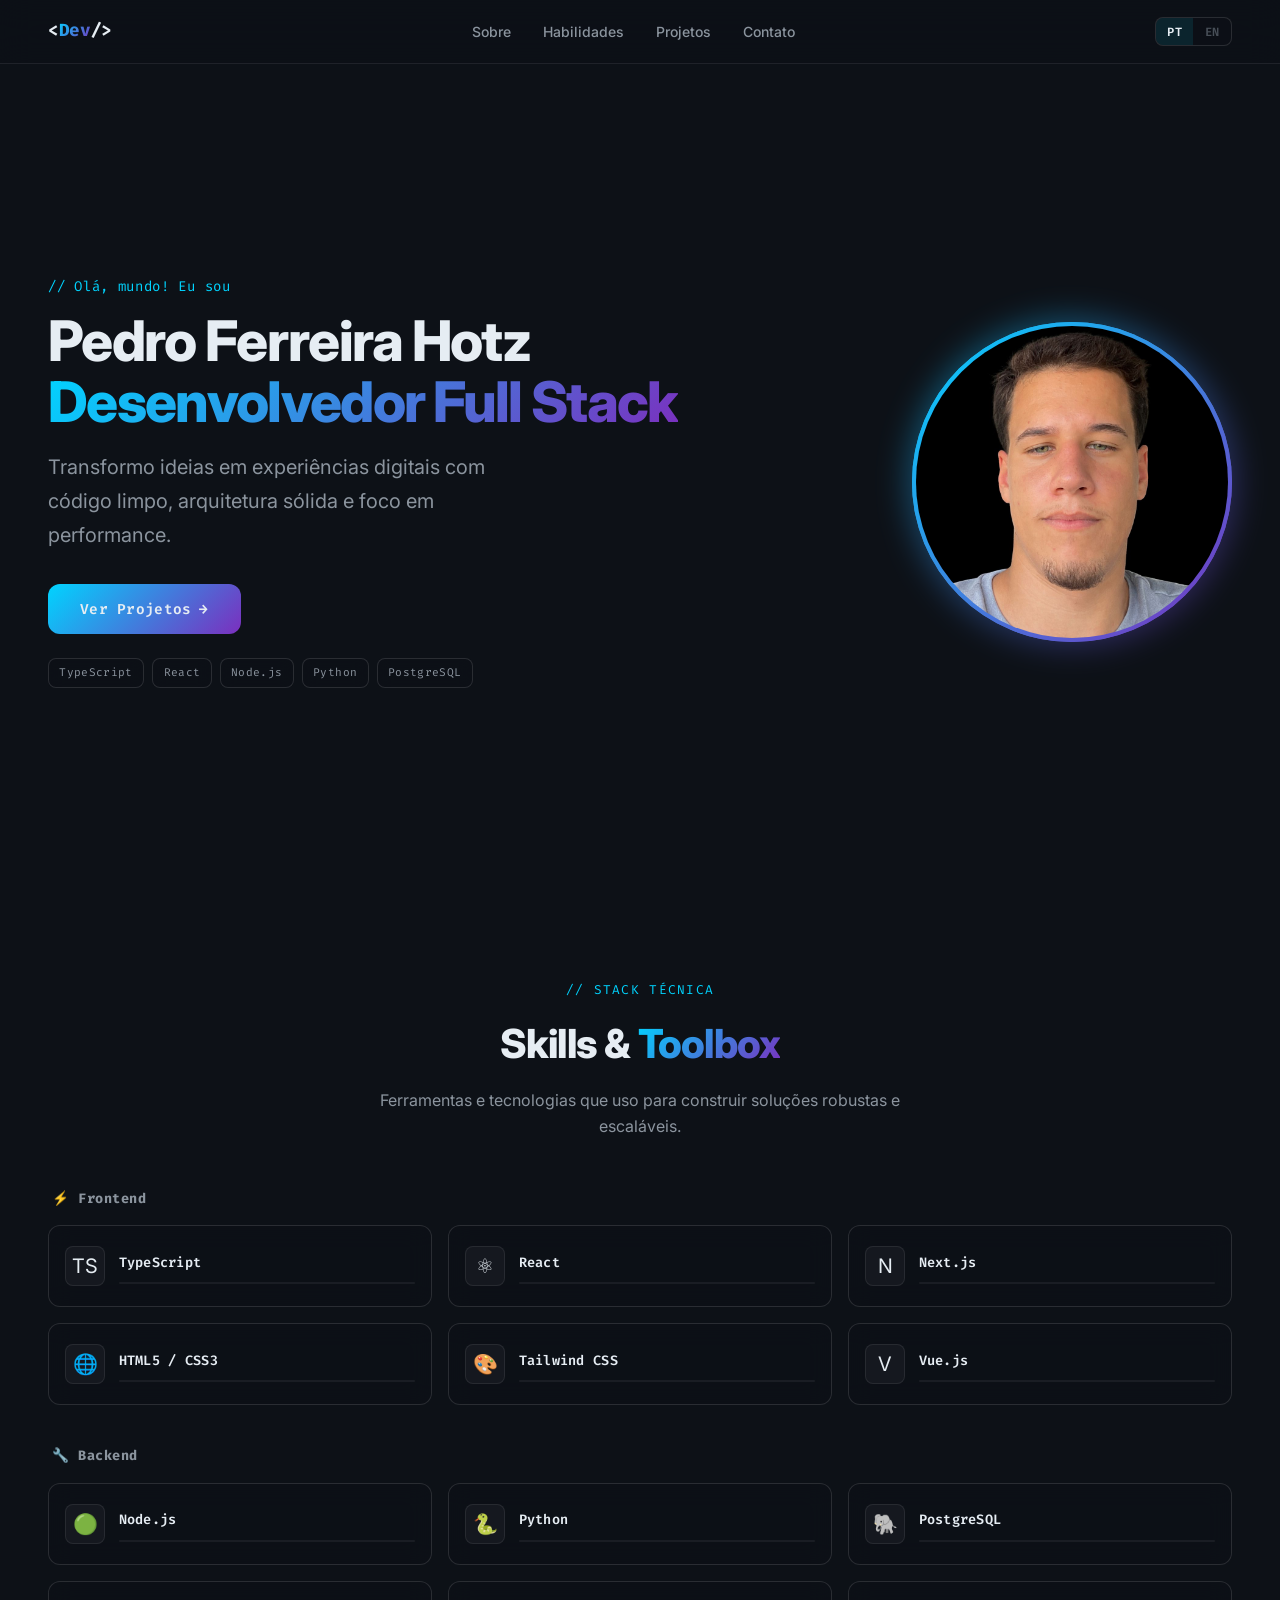
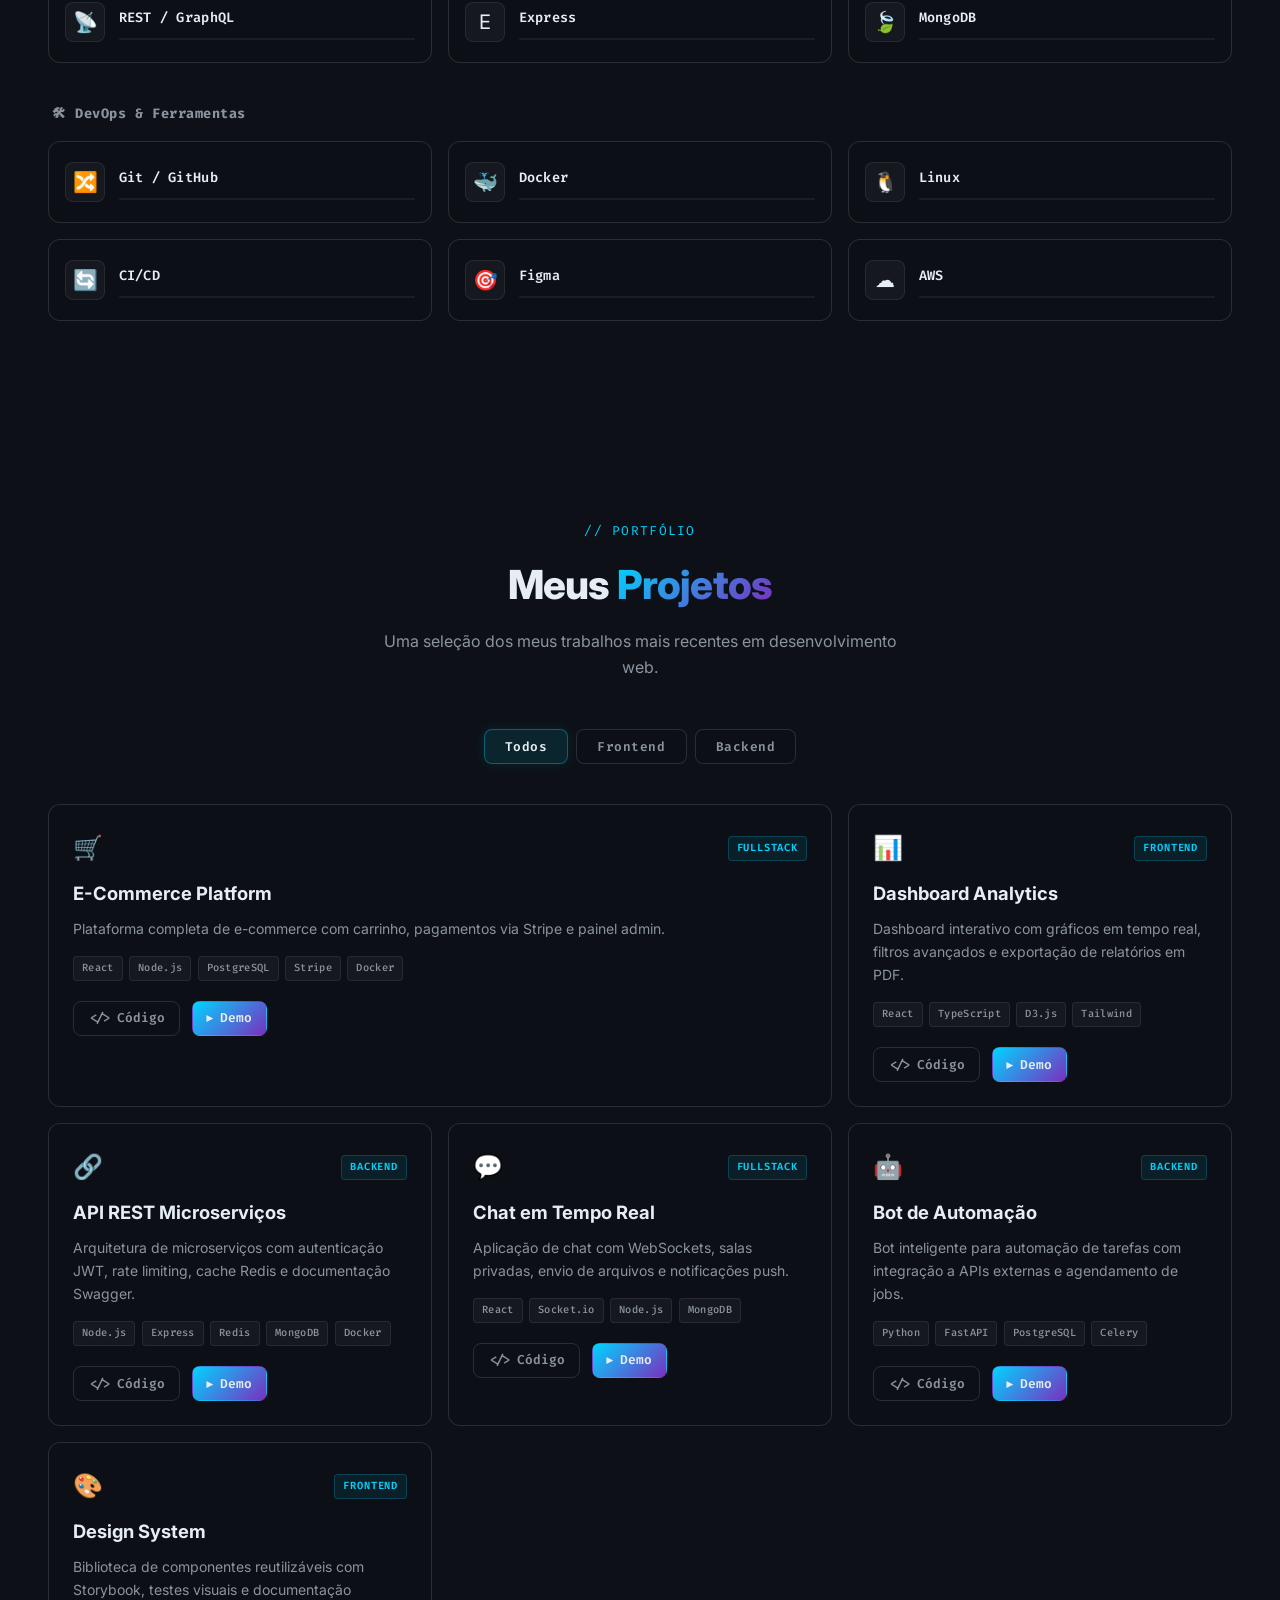
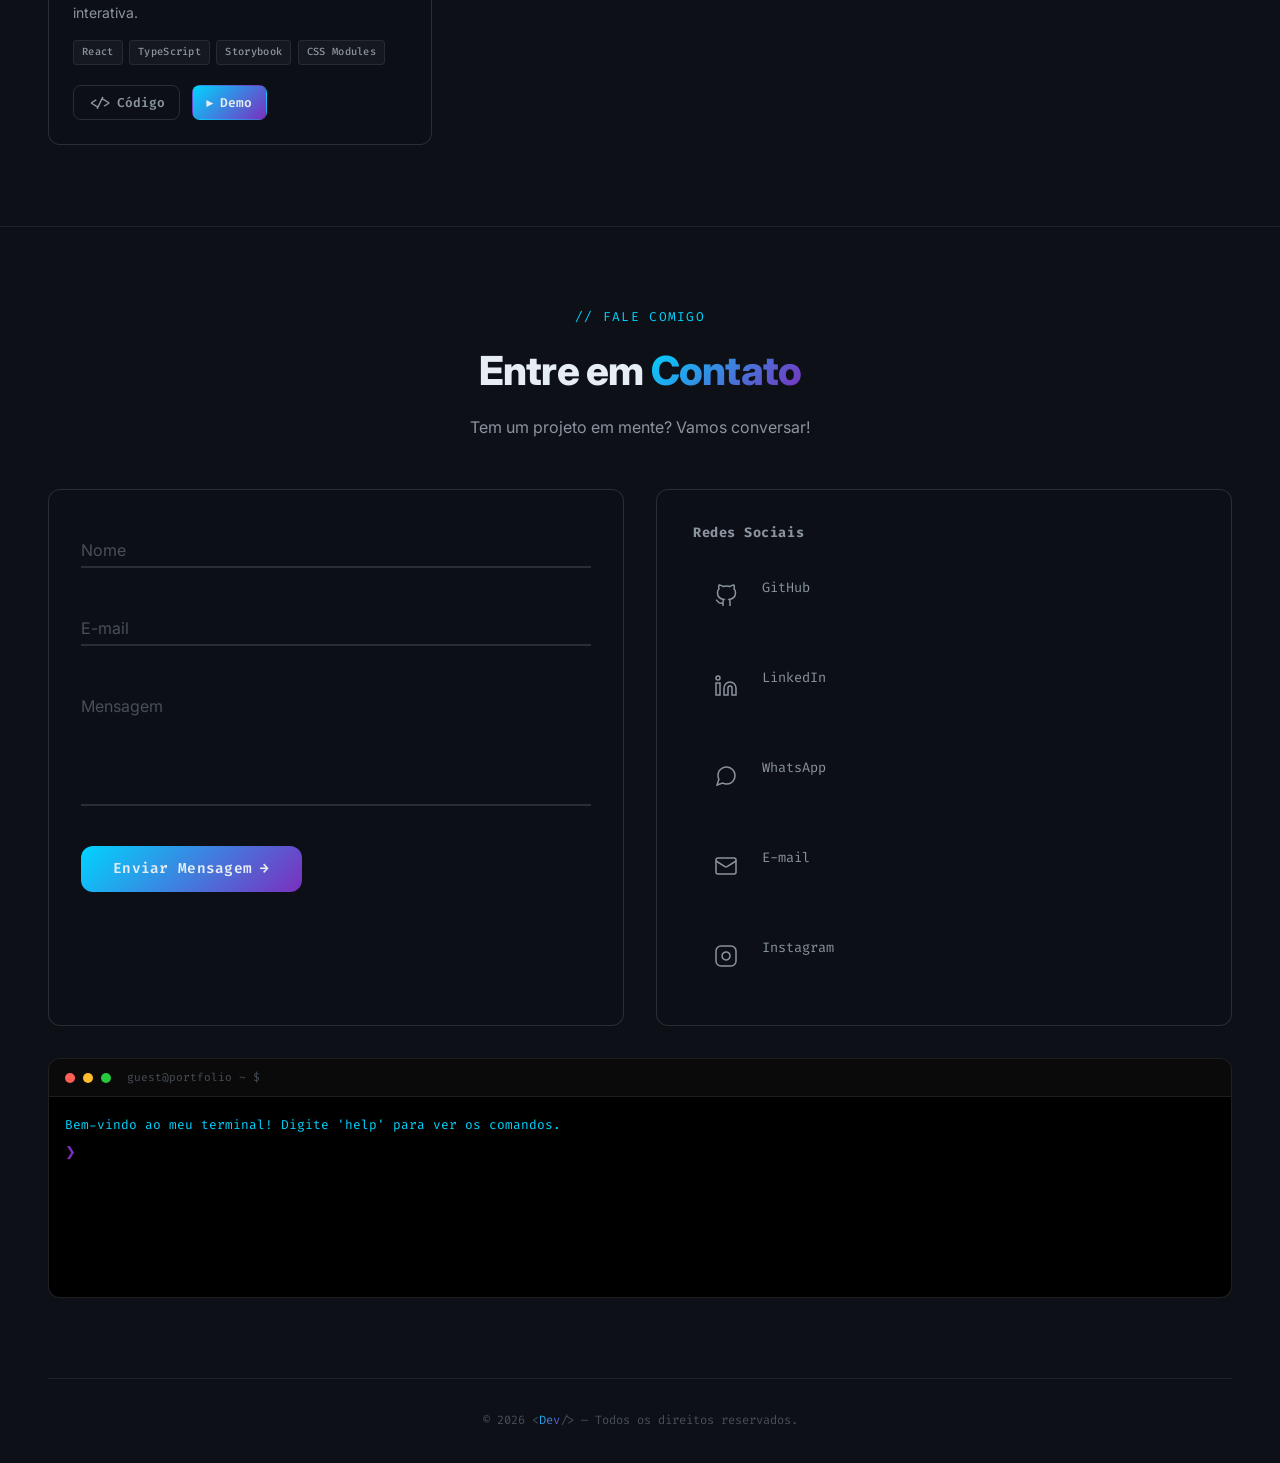
==== commit af8a59aa: "commit: ajustes" ====
--- a/index.html
+++ b/index.html
@@ -238,26 +238,27 @@
         <div class="social-wrapper">
           <h3 class="category-title" data-i18n="social.title">Redes Sociais</h3>
           <div class="social-list">
-            <a href="https://github.com/seuusuario" class="social-link" data-social="github" target="_blank" rel="noopener noreferrer" aria-label="GitHub">
+            <a href="https://github.com/Pedro-hotz" class="social-link" data-social="github" target="_blank" rel="noopener noreferrer" aria-label="GitHub">
               <span class="social-icon"><svg viewBox="0 0 24 24" xmlns="http://www.w3.org/2000/svg"><path d="M9 19c-5 1.5-5-2.5-7-3m14 6v-3.87a3.37 3.37 0 0 0-.94-2.61c3.14-.35 6.44-1.54 6.44-7A5.44 5.44 0 0 0 20 4.77 5.07 5.07 0 0 0 19.91 1S18.73.65 16 2.48a13.38 13.38 0 0 0-7 0C6.27.65 5.09 1 5.09 1A5.07 5.07 0 0 0 5 4.77a5.44 5.44 0 0 0-1.5 3.78c0 5.42 3.3 6.61 6.44 7A3.37 3.37 0 0 0 9 18.13V22"/></svg></span>
-              <span><span class="social-label">GitHub</span><span class="social-handle">@seuusuario</span></span>
-            </a>
-            <a href="https://linkedin.com/in/seuusuario" class="social-link" data-social="linkedin" target="_blank" rel="noopener noreferrer" aria-label="LinkedIn">
+              <span><span class="social-label">GitHub</span><span class="social-handle">@Pedro-hotz</span></span>
+            </a>
+            <a href="https://www.linkedin.com/in/pedro-hotz123" class="social-link" data-social="linkedin" target="_blank" rel="noopener noreferrer" aria-label="LinkedIn">
               <span class="social-icon"><svg viewBox="0 0 24 24" xmlns="http://www.w3.org/2000/svg"><path d="M16 8a6 6 0 0 1 6 6v7h-4v-7a2 2 0 0 0-2-2 2 2 0 0 0-2 2v7h-4v-7a6 6 0 0 1 6-6z"/><rect width="4" height="12" x="2" y="9"/><circle cx="4" cy="4" r="2"/></svg></span>
-              <span><span class="social-label">LinkedIn</span><span class="social-handle">@seuusuario</span></span>
-            </a>
-            <a href="https://wa.me/5511999999999" class="social-link" data-social="whatsapp" target="_blank" rel="noopener noreferrer" aria-label="WhatsApp">
+              <span><span class="social-label">LinkedIn</span><span class="social-handle">@pedro-hotz123</span></span>
+            </a>
+            <a href="https://wa.me/5521970268881" class="social-link" data-social="whatsapp" target="_blank" rel="noopener noreferrer" aria-label="WhatsApp">
               <span class="social-icon"><svg viewBox="0 0 24 24" xmlns="http://www.w3.org/2000/svg"><path d="M21 11.5a8.38 8.38 0 0 1-.9 3.8 8.5 8.5 0 0 1-7.6 4.7 8.38 8.38 0 0 1-3.8-.9L3 21l1.9-5.7a8.38 8.38 0 0 1-.9-3.8 8.5 8.5 0 0 1 4.7-7.6 8.38 8.38 0 0 1 3.8-.9h.5a8.48 8.48 0 0 1 8 8v.5z"/></svg></span>
-              <span><span class="social-label">WhatsApp</span><span class="social-handle">+55 11 99999-9999</span></span>
-            </a>
-            <a href="mailto:seu@email.com" class="social-link" data-social="email" target="_blank" rel="noopener noreferrer" aria-label="E-mail">
+              <span><span class="social-label">WhatsApp</span><span class="social-handle">+55 21 97026-8881</span></span>
+            </a>
+            <a href="mailto:pfh92006@gmail.com" class="social-link" data-social="email" target="_blank" rel="noopener noreferrer" aria-label="E-mail">
               <span class="social-icon"><svg viewBox="0 0 24 24" xmlns="http://www.w3.org/2000/svg"><rect width="20" height="16" x="2" y="4" rx="2"/><path d="m22 7-8.97 5.7a1.94 1.94 0 0 1-2.06 0L2 7"/></svg></span>
-              <span><span class="social-label">E-mail</span><span class="social-handle">seu@email.com</span></span>
-            </a>
-            <a href="https://instagram.com/seuusuario" class="social-link" data-social="instagram" target="_blank" rel="noopener noreferrer" aria-label="Instagram">
+              <span><span class="social-label">E-mail</span><span class="social-handle">pfh92006@gmail.com</span></span>
+            </a>
+            <a href="https://www.instagram.com/pedrohotz_" class="social-link" data-social="instagram" target="_blank" rel="noopener noreferrer" aria-label="Instagram">
               <span class="social-icon"><svg viewBox="0 0 24 24" xmlns="http://www.w3.org/2000/svg"><rect width="20" height="20" x="2" y="2" rx="5" ry="5"/><path d="M16 11.37A4 4 0 1 1 12.63 8 4 4 0 0 1 16 11.37z"/><line x1="17.5" x2="17.51" y1="6.5" y2="6.5"/></svg></span>
-              <span><span class="social-label">Instagram</span><span class="social-handle">@seuusuario</span></span>
-            </a>
+              <span><span class="social-label">Instagram</span><span class="social-handle">@pedrohotz_</span></span>
+            </a>
+<script src="https://cdn.emailjs.com/dist/email.min.js"></script>
           </div>
         </div>
 
--- a/style.css
+++ b/style.css
@@ -26,7 +26,7 @@
 }
 
 /* --- Reset & Base --- */
-.portfolio-root {
+body {
   margin: 0;
   padding: 0;
   background-color: var(--bg-primary);
@@ -39,12 +39,16 @@
   overflow-x: hidden;
 }
 
-.portfolio-root *,
-.portfolio-root *::before,
-.portfolio-root *::after {
+*,
+*::before,
+*::after {
   box-sizing: border-box;
   margin: 0;
   padding: 0;
+}
+
+.portfolio-root {
+  min-height: 100vh;
 }
 
 /* --- Mouse Trail Effect --- */
@@ -376,7 +380,16 @@
   border-radius: 50%;
   padding: 4px;
   background: var(--gradient-accent);
-  /* animation: rotate-border 4s linear infinite; */
+}
+
+.profile-frame::after {
+  content: '';
+  position: absolute;
+  inset: 0;
+  border-radius: 50%;
+  background: var(--gradient-accent);
+  z-index: -1;
+  animation: rotate-border 4s linear infinite;
 }
 
 @keyframes rotate-border {
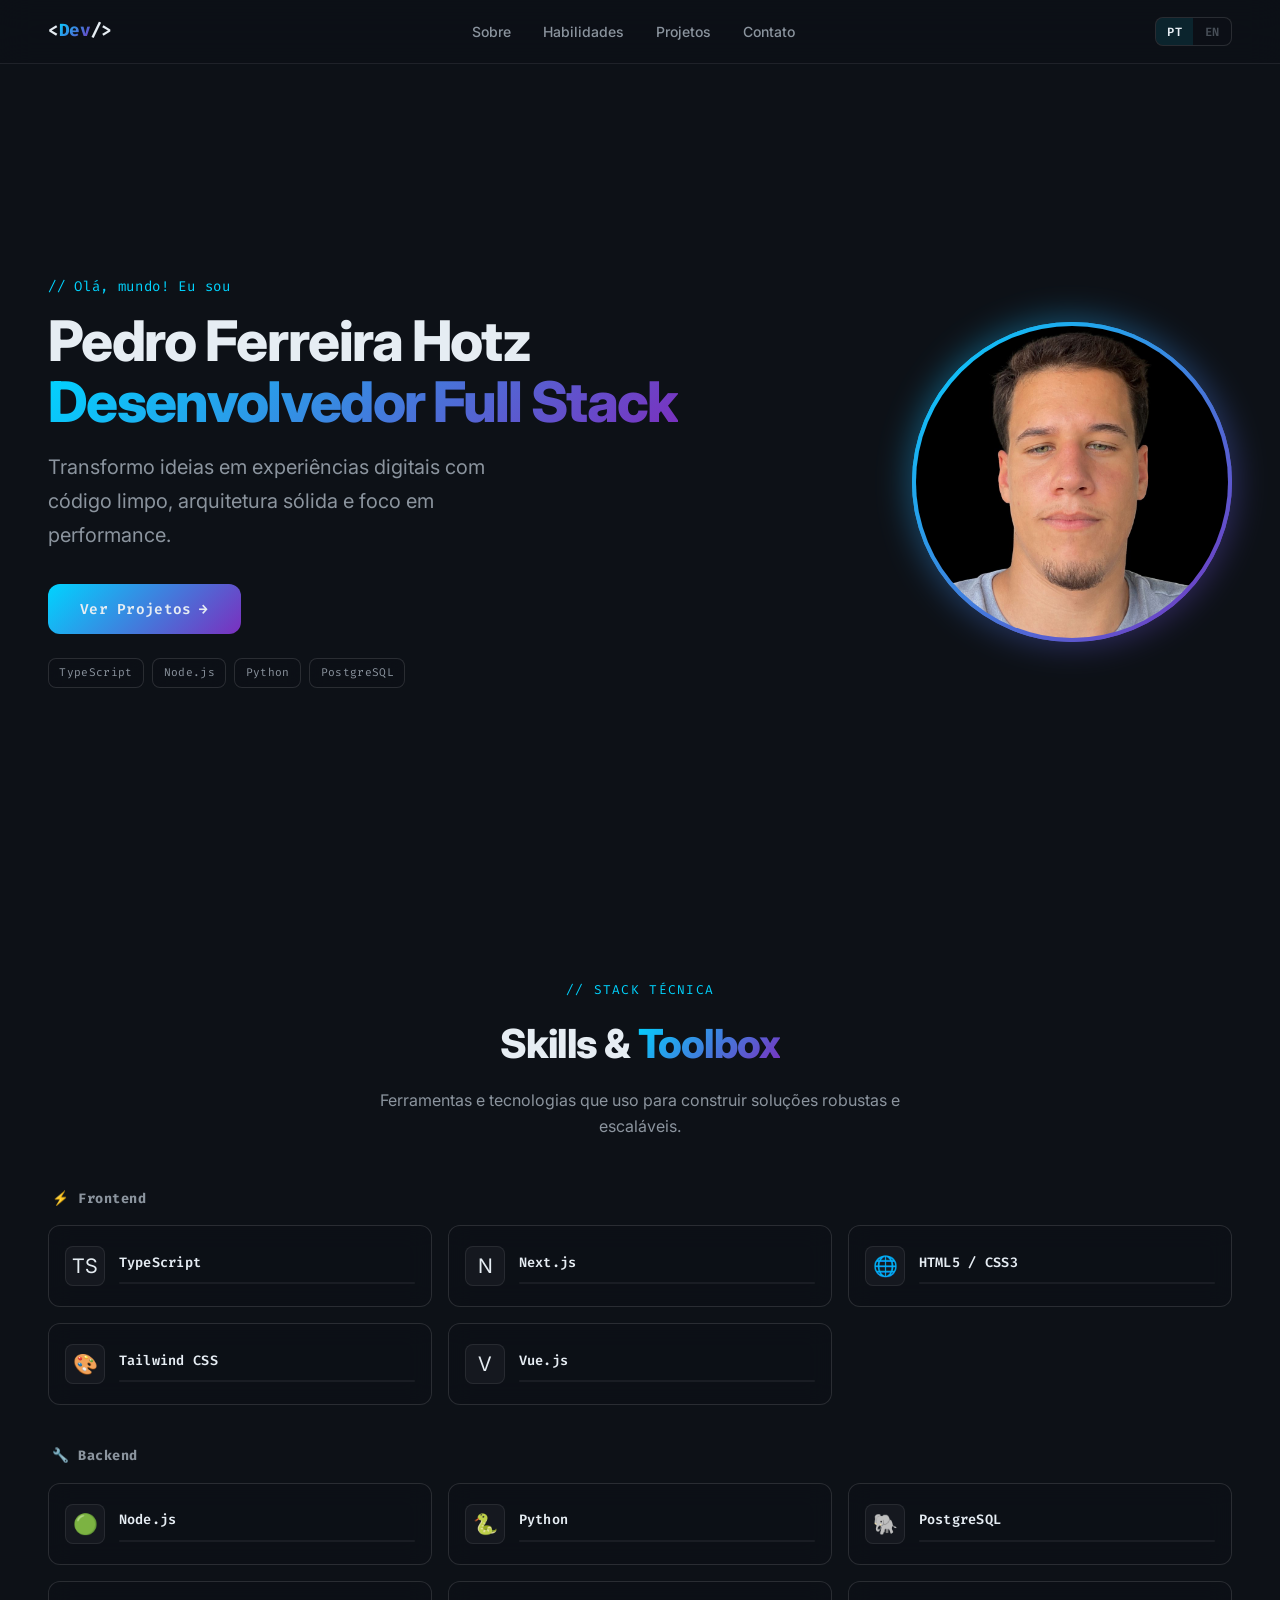
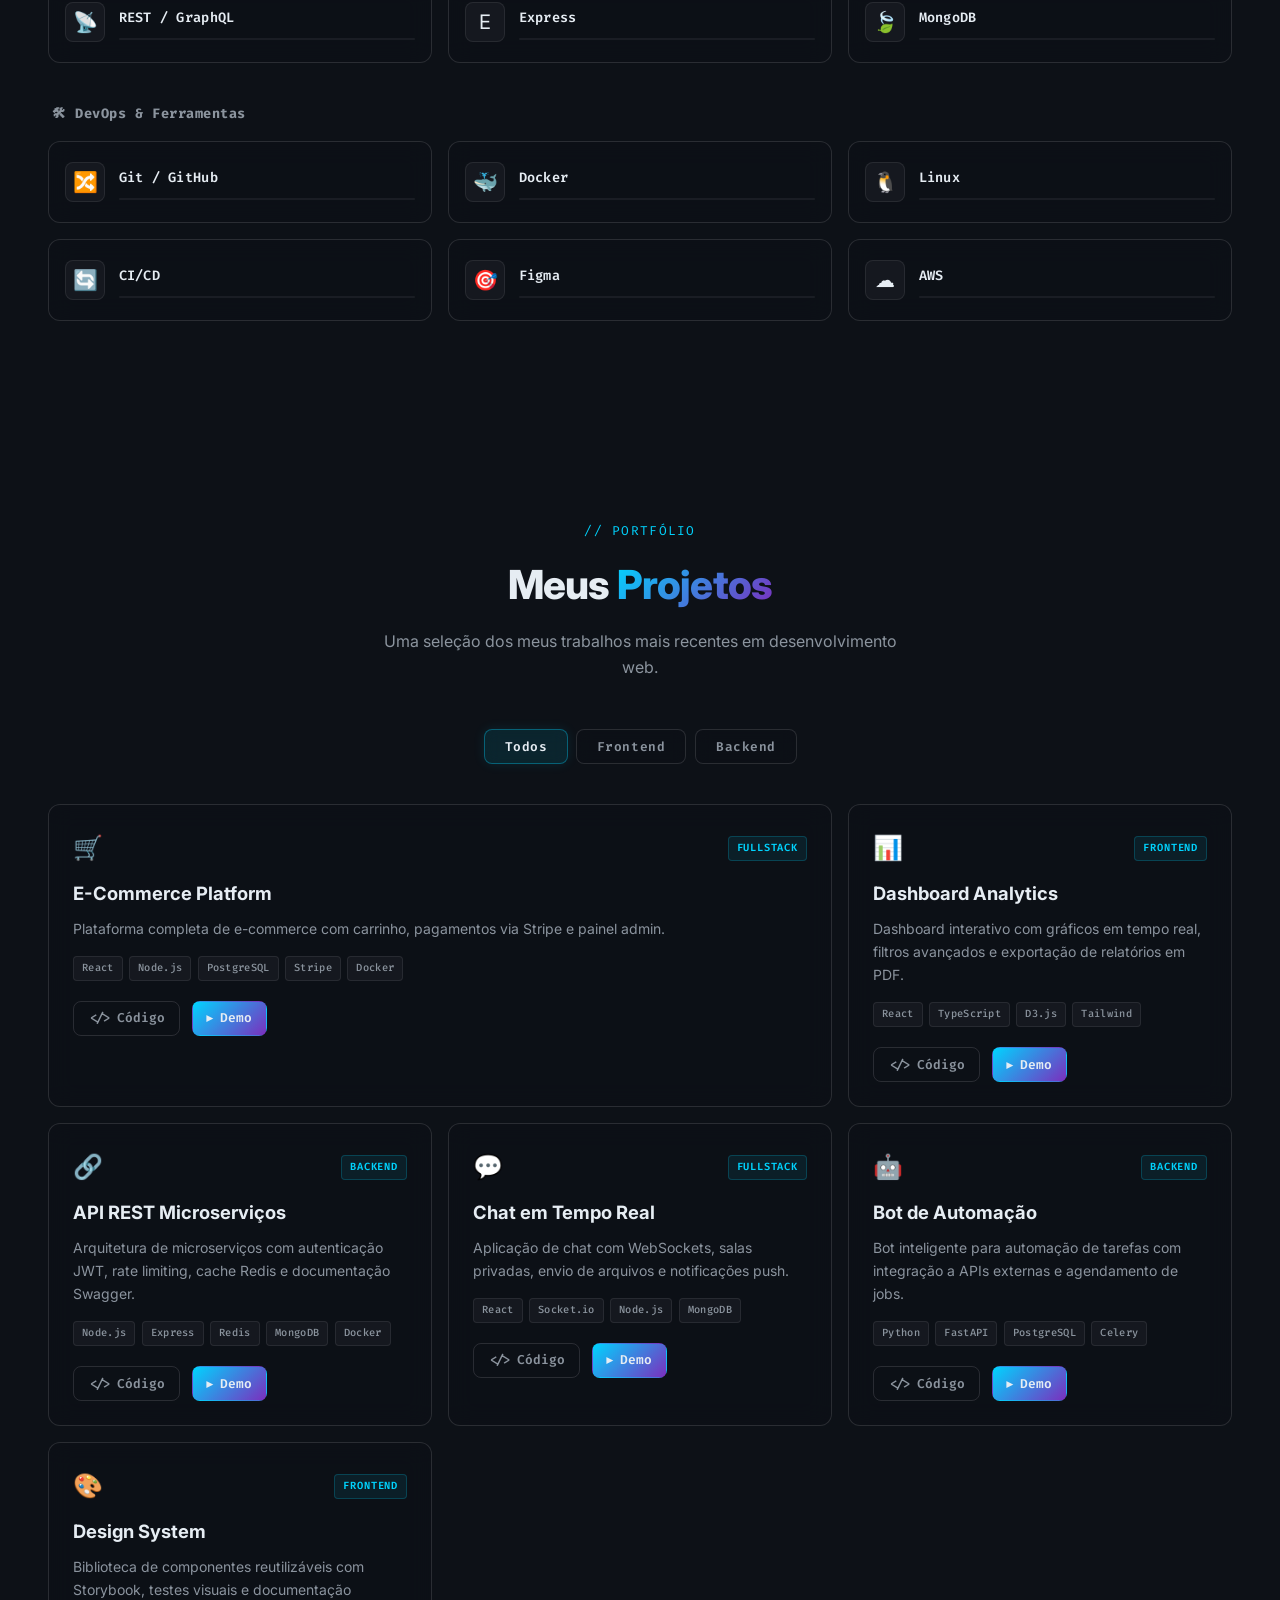
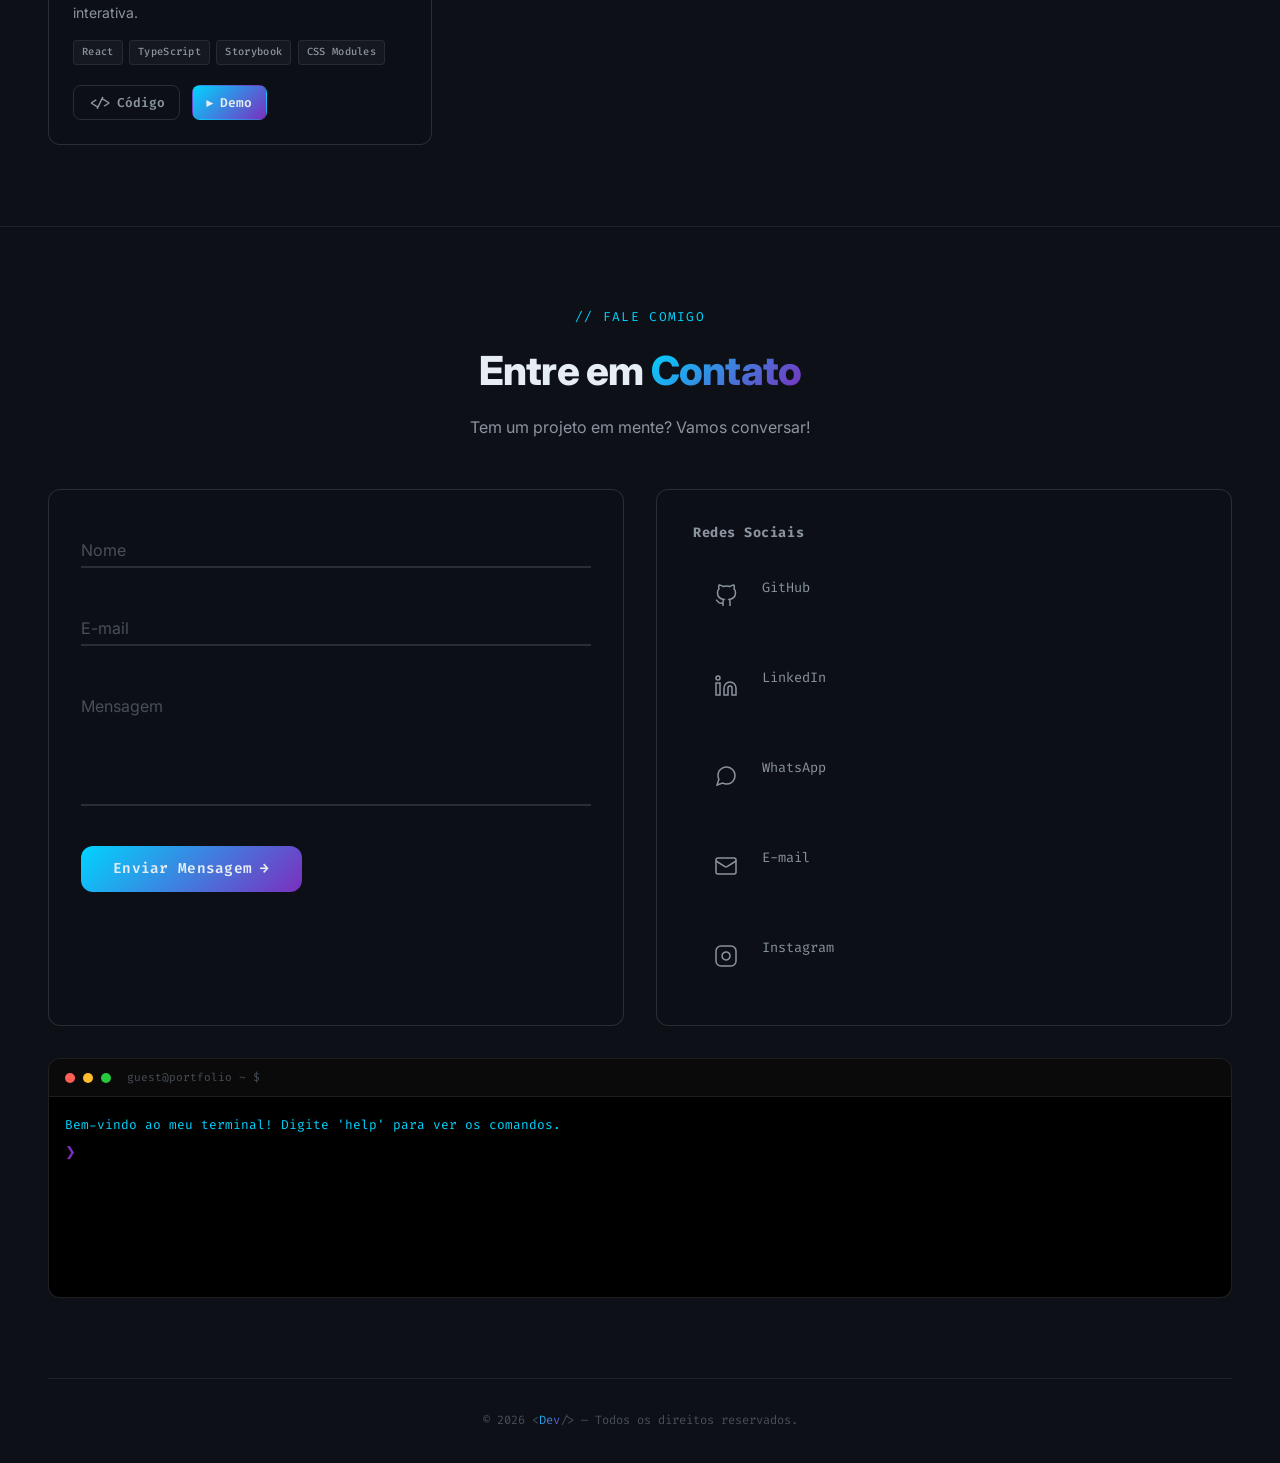
==== commit 639d771e: "commit: ajustes nas skills" ====
--- a/index.html
+++ b/index.html
@@ -5,17 +5,17 @@
   <meta name="viewport" content="width=device-width, initial-scale=1.0" />
   <title>Seu Nome — Desenvolvedor Full Stack | Portfolio</title>
   <meta name="description" content="Portfolio profissional de desenvolvedor Full Stack. Projetos em React, Node.js, TypeScript, Python e mais." />
-  <meta name="keywords" content="desenvolvedor, full stack, portfolio, react, node.js, typescript, python" />
+  <meta name="keywords" content="desenvolvedor, full stack, portfolio, node.js, typescript, python" />
   <meta name="author" content="Seu Nome" />
   <meta property="og:title" content="Seu Nome — Desenvolvedor Full Stack" />
-  <meta property="og:description" content="Portfolio profissional com projetos em React, Node.js, TypeScript e Python." />
+  <meta property="og:description" content="Portfolio profissional com projetos em Node.js, TypeScript e Python." />
   <meta property="og:type" content="website" />
   <meta name="twitter:card" content="summary_large_image" />
   <link rel="canonical" href="https://seusite.com" />
   <link rel="preconnect" href="https://fonts.googleapis.com" />
   <link rel="preconnect" href="https://fonts.gstatic.com" crossorigin />
   <link href="https://fonts.googleapis.com/css2?family=Fira+Code:wght@400;600;700&family=Inter:wght@400;500;600;700;800&display=swap" rel="stylesheet" />
-  <link rel="stylesheet" href="/style.css" />
+  <link rel="stylesheet" href="style.css" />
   <script type="application/ld+json">
   {
     "@context": "https://schema.org",
@@ -75,7 +75,6 @@
         </a>
         <div class="hero-tags">
           <span class="hero-tag">TypeScript</span>
-          <span class="hero-tag">React</span>
           <span class="hero-tag">Node.js</span>
           <span class="hero-tag">Python</span>
           <span class="hero-tag">PostgreSQL</span>
@@ -102,7 +101,6 @@
         <h3 class="category-title" data-i18n="skills.cat.frontend">⚡ Frontend</h3>
         <div class="skills-grid">
           <div class="skill-card"><div class="skill-icon">TS</div><div class="skill-info"><span class="skill-name">TypeScript</span><div class="skill-xp"><div class="skill-xp-fill" style="--xp:90%"></div></div></div><span class="skill-badge badge-advanced">Avançado</span></div>
-          <div class="skill-card"><div class="skill-icon">⚛</div><div class="skill-info"><span class="skill-name">React</span><div class="skill-xp"><div class="skill-xp-fill" style="--xp:88%"></div></div></div><span class="skill-badge badge-advanced">Avançado</span></div>
           <div class="skill-card"><div class="skill-icon">N</div><div class="skill-info"><span class="skill-name">Next.js</span><div class="skill-xp"><div class="skill-xp-fill" style="--xp:70%"></div></div></div><span class="skill-badge badge-intermediate">Intermediário</span></div>
           <div class="skill-card"><div class="skill-icon">🌐</div><div class="skill-info"><span class="skill-name">HTML5 / CSS3</span><div class="skill-xp"><div class="skill-xp-fill" style="--xp:95%"></div></div></div><span class="skill-badge badge-advanced">Avançado</span></div>
           <div class="skill-card"><div class="skill-icon">🎨</div><div class="skill-info"><span class="skill-name">Tailwind CSS</span><div class="skill-xp"><div class="skill-xp-fill" style="--xp:85%"></div></div></div><span class="skill-badge badge-advanced">Avançado</span></div>
@@ -258,7 +256,7 @@
               <span class="social-icon"><svg viewBox="0 0 24 24" xmlns="http://www.w3.org/2000/svg"><rect width="20" height="20" x="2" y="2" rx="5" ry="5"/><path d="M16 11.37A4 4 0 1 1 12.63 8 4 4 0 0 1 16 11.37z"/><line x1="17.5" x2="17.51" y1="6.5" y2="6.5"/></svg></span>
               <span><span class="social-label">Instagram</span><span class="social-handle">@pedrohotz_</span></span>
             </a>
-<script src="https://cdn.emailjs.com/dist/email.min.js"></script>
+
           </div>
         </div>
 
@@ -288,6 +286,7 @@
 
 </div>
 
-<script src="/main.js"></script>
+<script src="https://cdn.emailjs.com/dist/email.min.js"></script>
+<script src="main.js"></script>
 </body>
 </html>
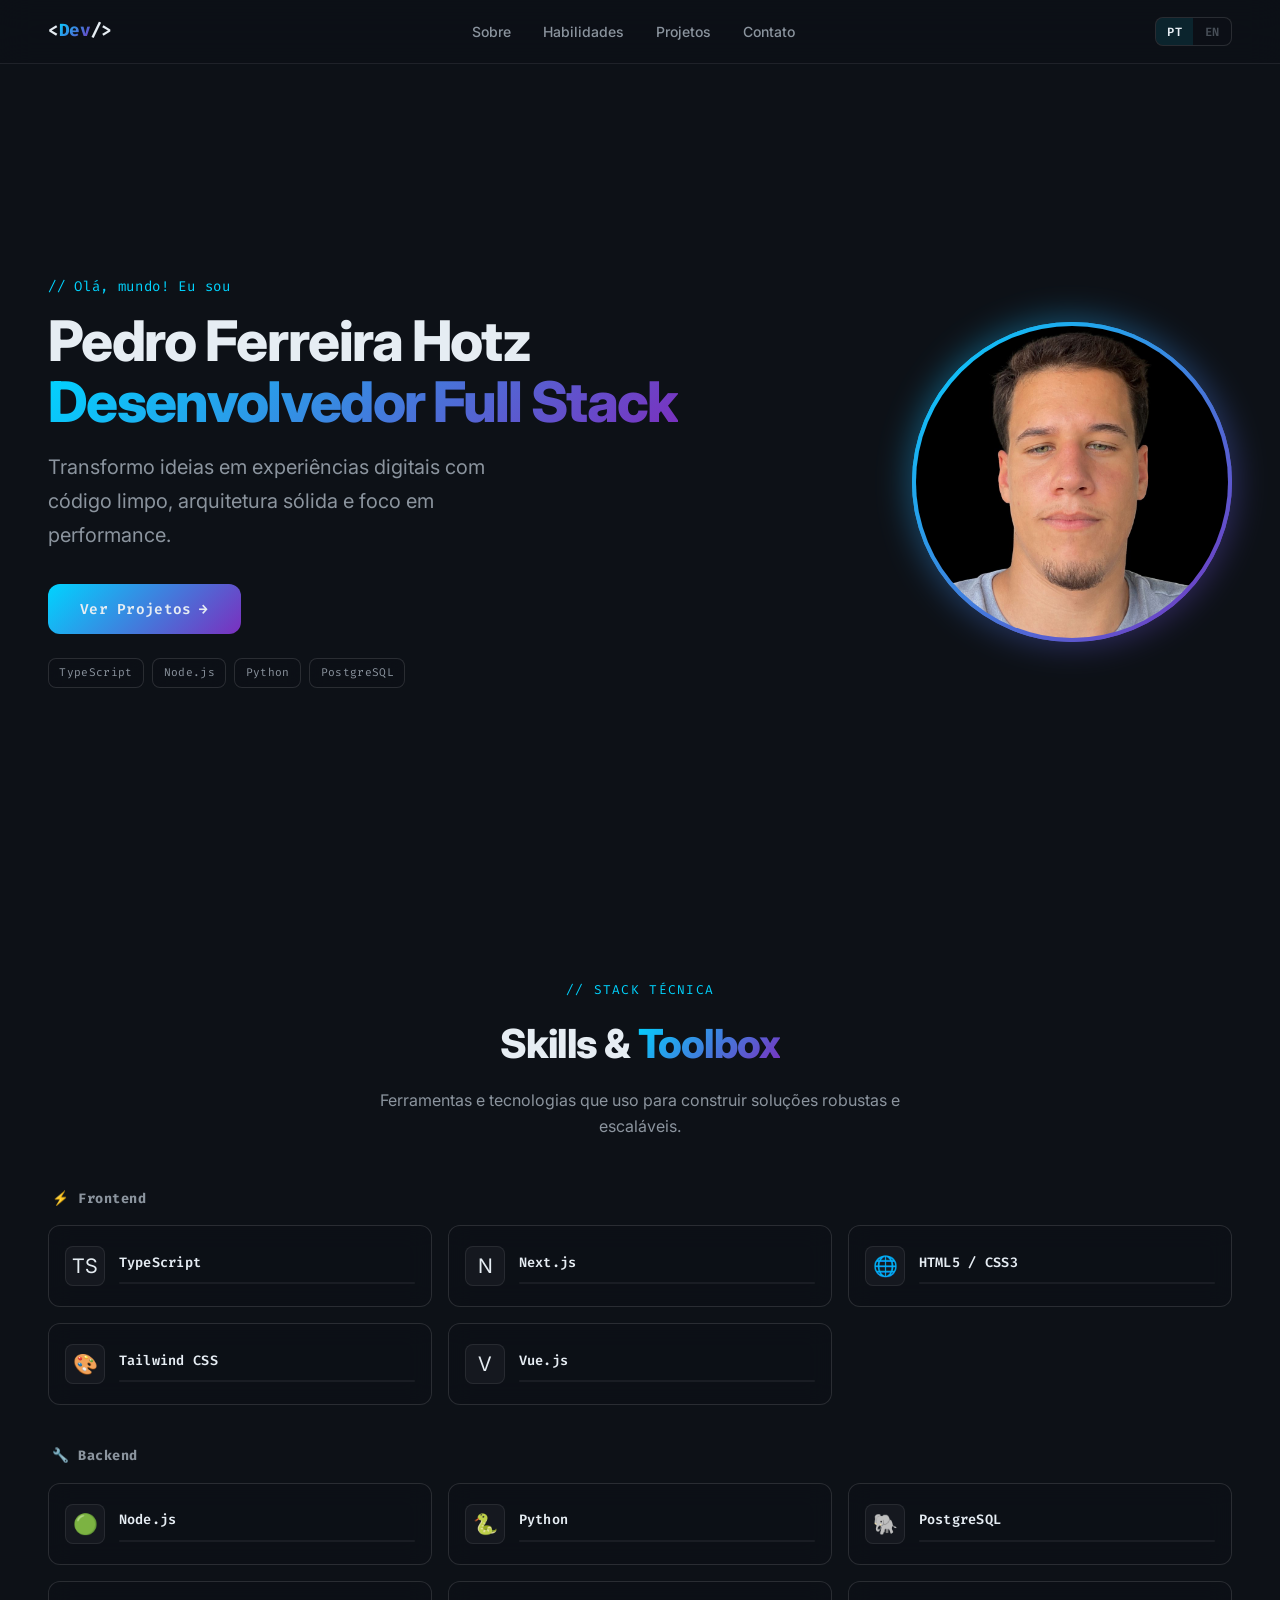
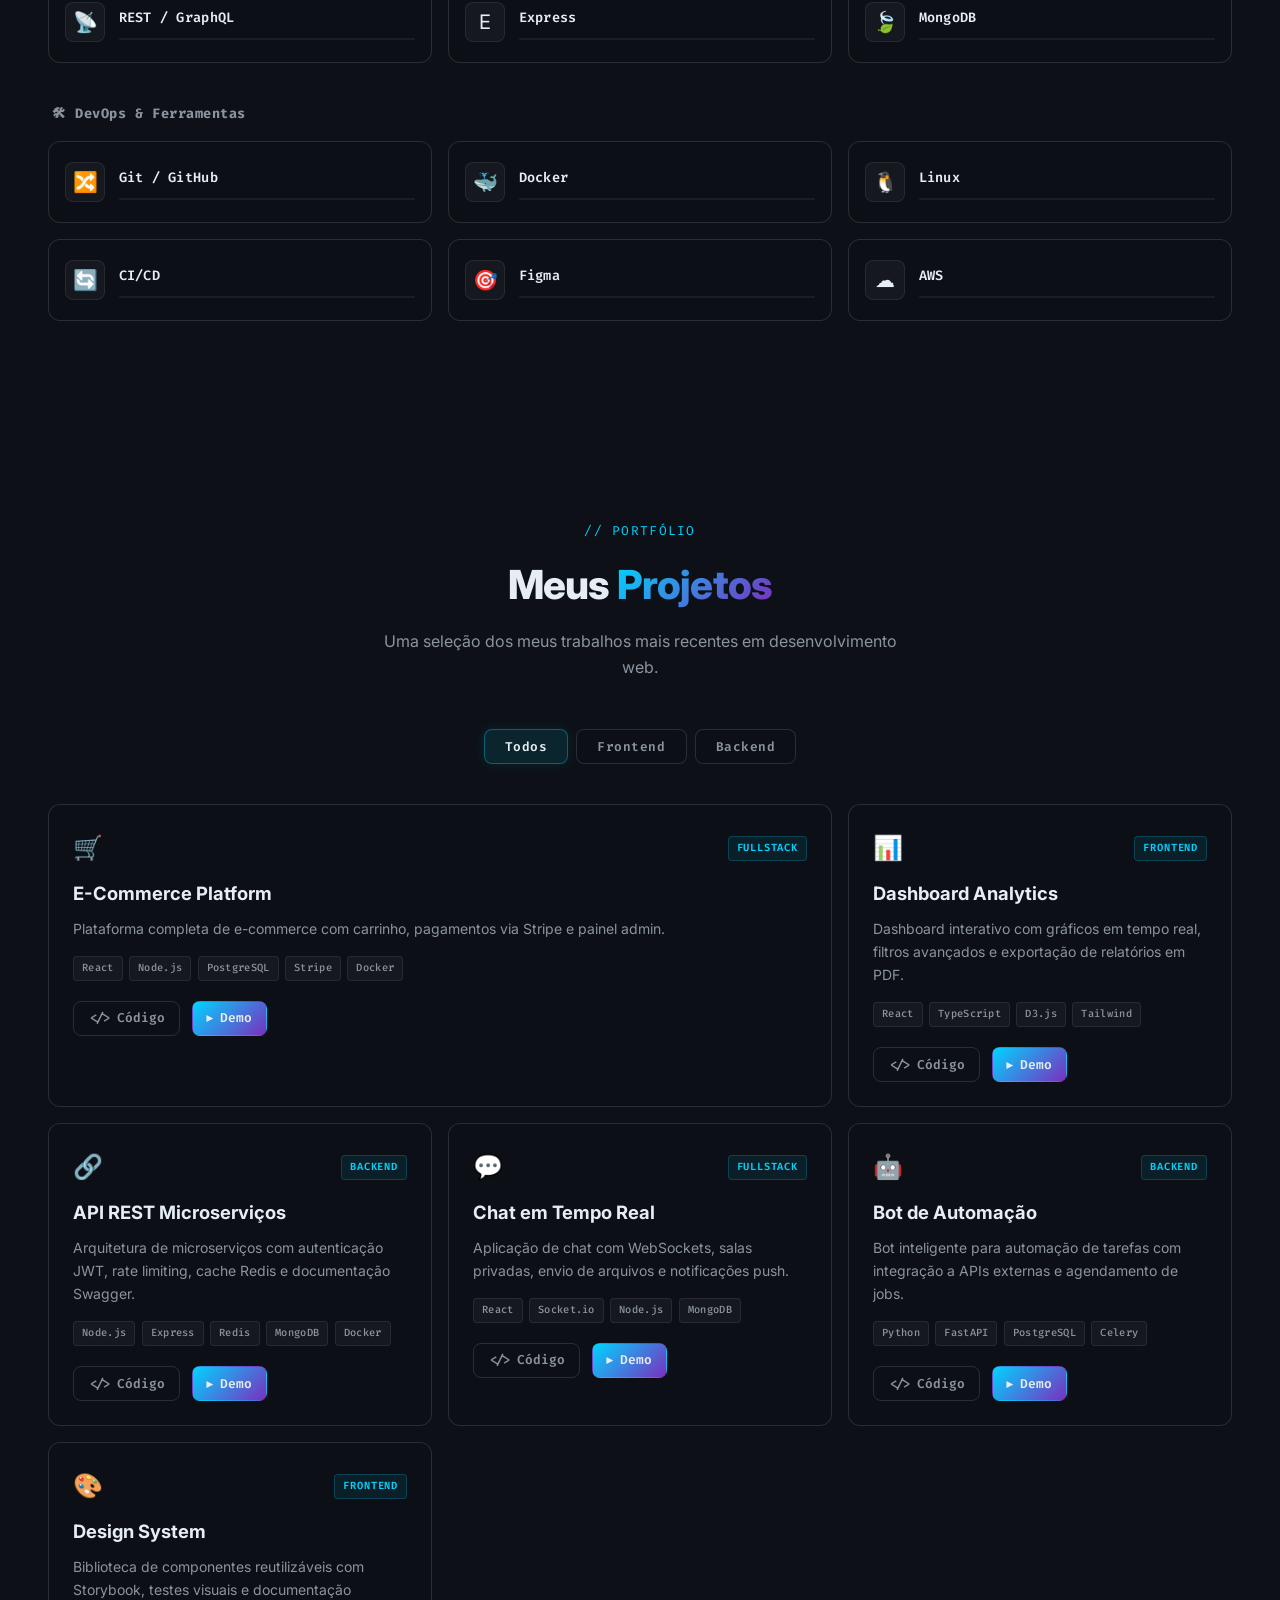
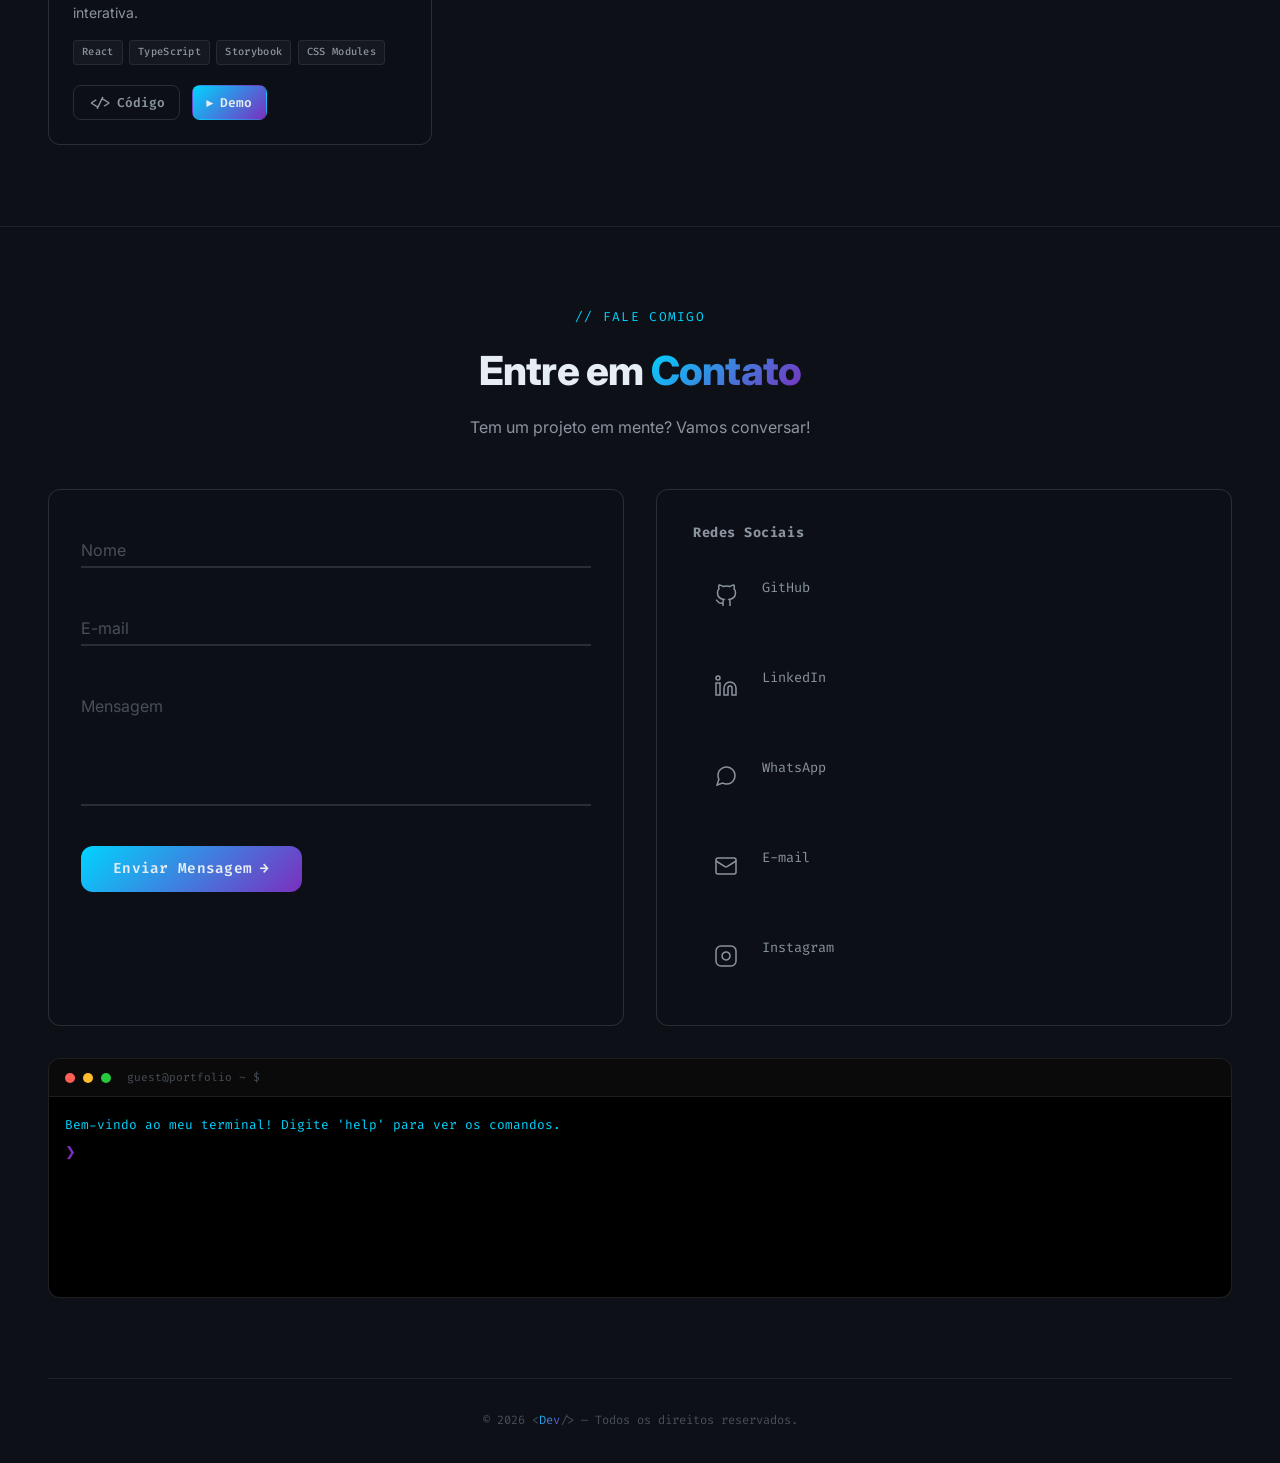
==== commit 85d2a808: "commit: ajustes nas skills" ====
--- a/index.html
+++ b/index.html
@@ -3,11 +3,11 @@
 <head>
   <meta charset="UTF-8" />
   <meta name="viewport" content="width=device-width, initial-scale=1.0" />
-  <title>Seu Nome — Desenvolvedor Full Stack | Portfolio</title>
+  <title>Pedro Hotz — Desenvolvedor Full Stack | Portfolio</title>
   <meta name="description" content="Portfolio profissional de desenvolvedor Full Stack. Projetos em React, Node.js, TypeScript, Python e mais." />
   <meta name="keywords" content="desenvolvedor, full stack, portfolio, node.js, typescript, python" />
-  <meta name="author" content="Seu Nome" />
-  <meta property="og:title" content="Seu Nome — Desenvolvedor Full Stack" />
+  <meta name="author" content="Pedro Hotz" />
+  <meta property="og:title" content="Pedro Ferreira Hotz — Desenvolvedor Full Stack" />
   <meta property="og:description" content="Portfolio profissional com projetos em Node.js, TypeScript e Python." />
   <meta property="og:type" content="website" />
   <meta name="twitter:card" content="summary_large_image" />
@@ -20,9 +20,9 @@
   {
     "@context": "https://schema.org",
     "@type": "Person",
-    "name": "Seu Nome",
+    "name": "Pedro Ferreira Hotz",
     "jobTitle": "Full Stack Developer",
-    "url": "https://seusite.com"
+    "url": "https://pedro-hotz.github.io/portfolio"
   }
   </script>
 </head>
@@ -65,7 +65,7 @@
       <div class="hero-text">
         <p class="hero-greeting" data-i18n="hero.greeting">// Olá, mundo! Eu sou</p>
         <h1 class="hero-title">
-          <span data-i18n="hero.name">Seu Nome</span><br />
+          <span data-i18n="hero.name">Pedro Ferreira Hotz</span><br />
           <span class="gradient-text" data-i18n="hero.role">Desenvolvedor Full Stack</span>
         </h1>
         <p class="hero-subtitle" data-i18n="hero.subtitle">Transformo ideias em experiências digitais com código limpo, arquitetura sólida e foco em performance.</p>
